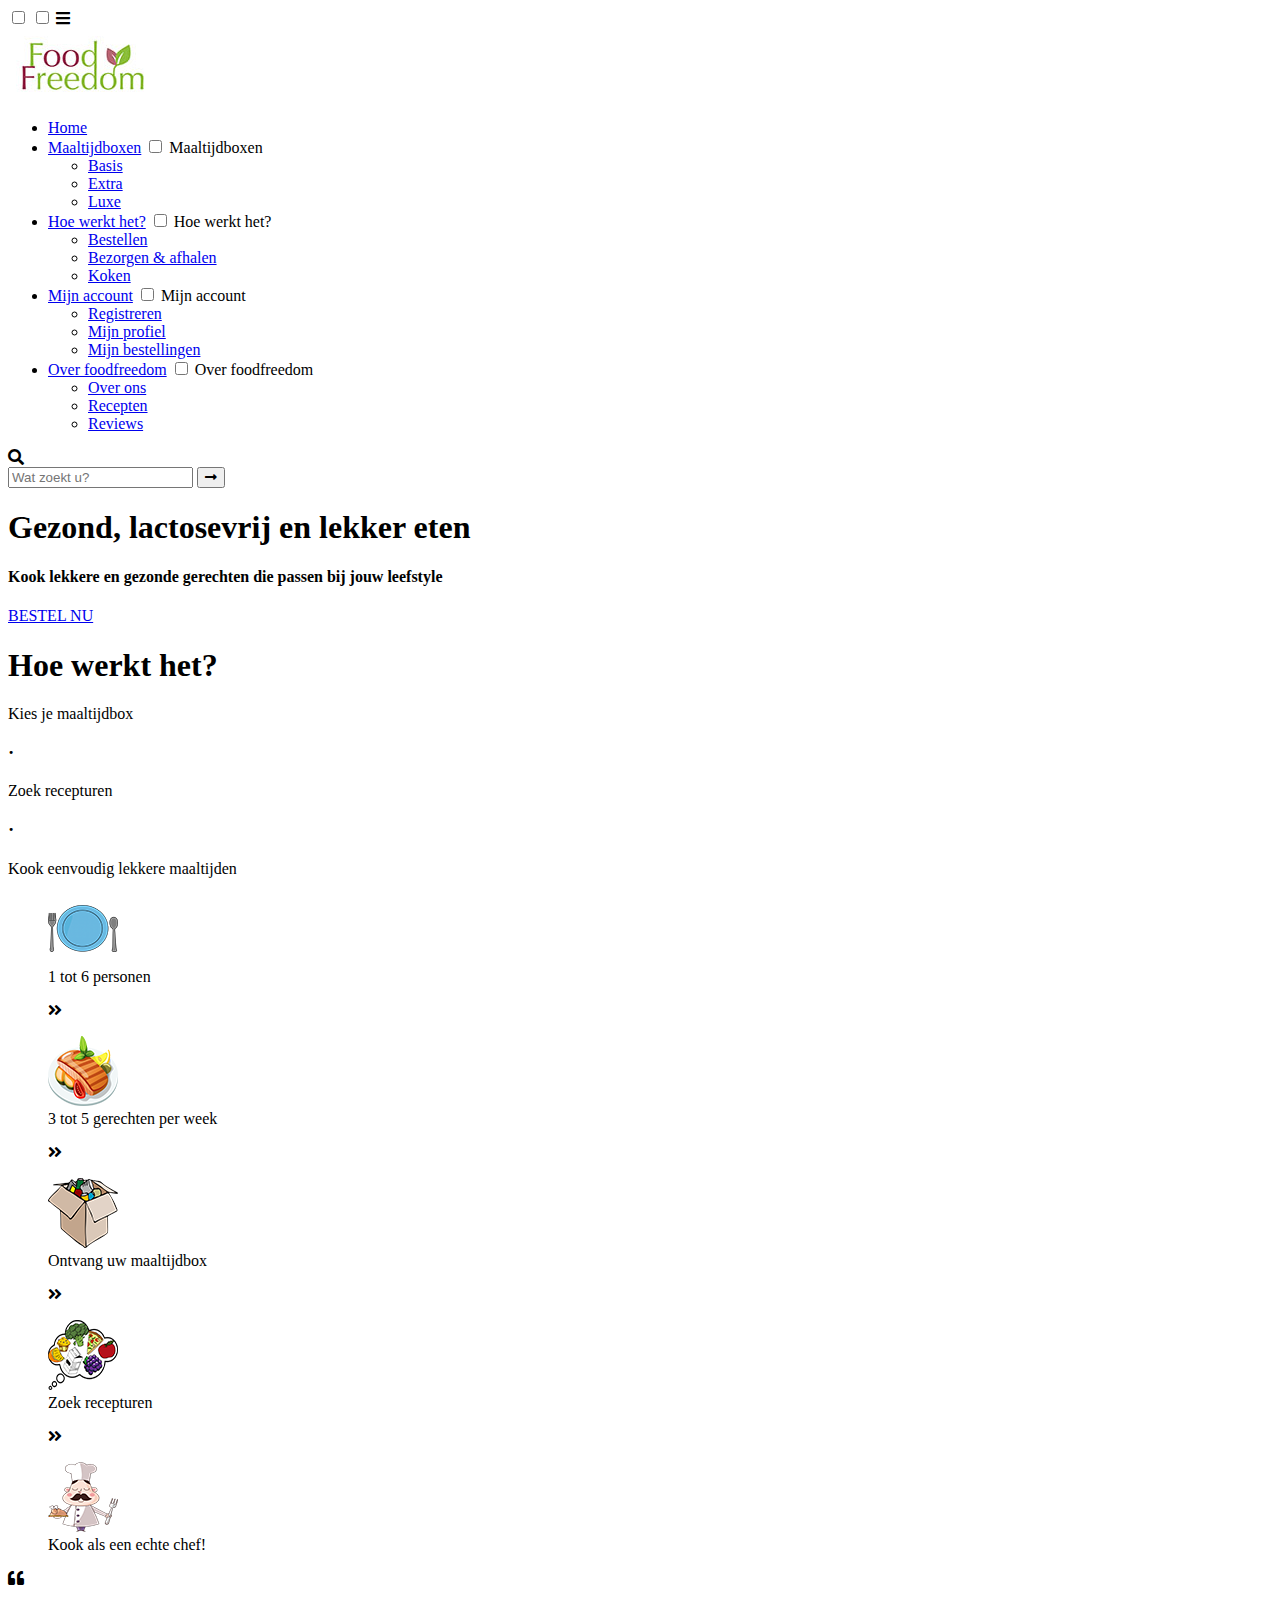
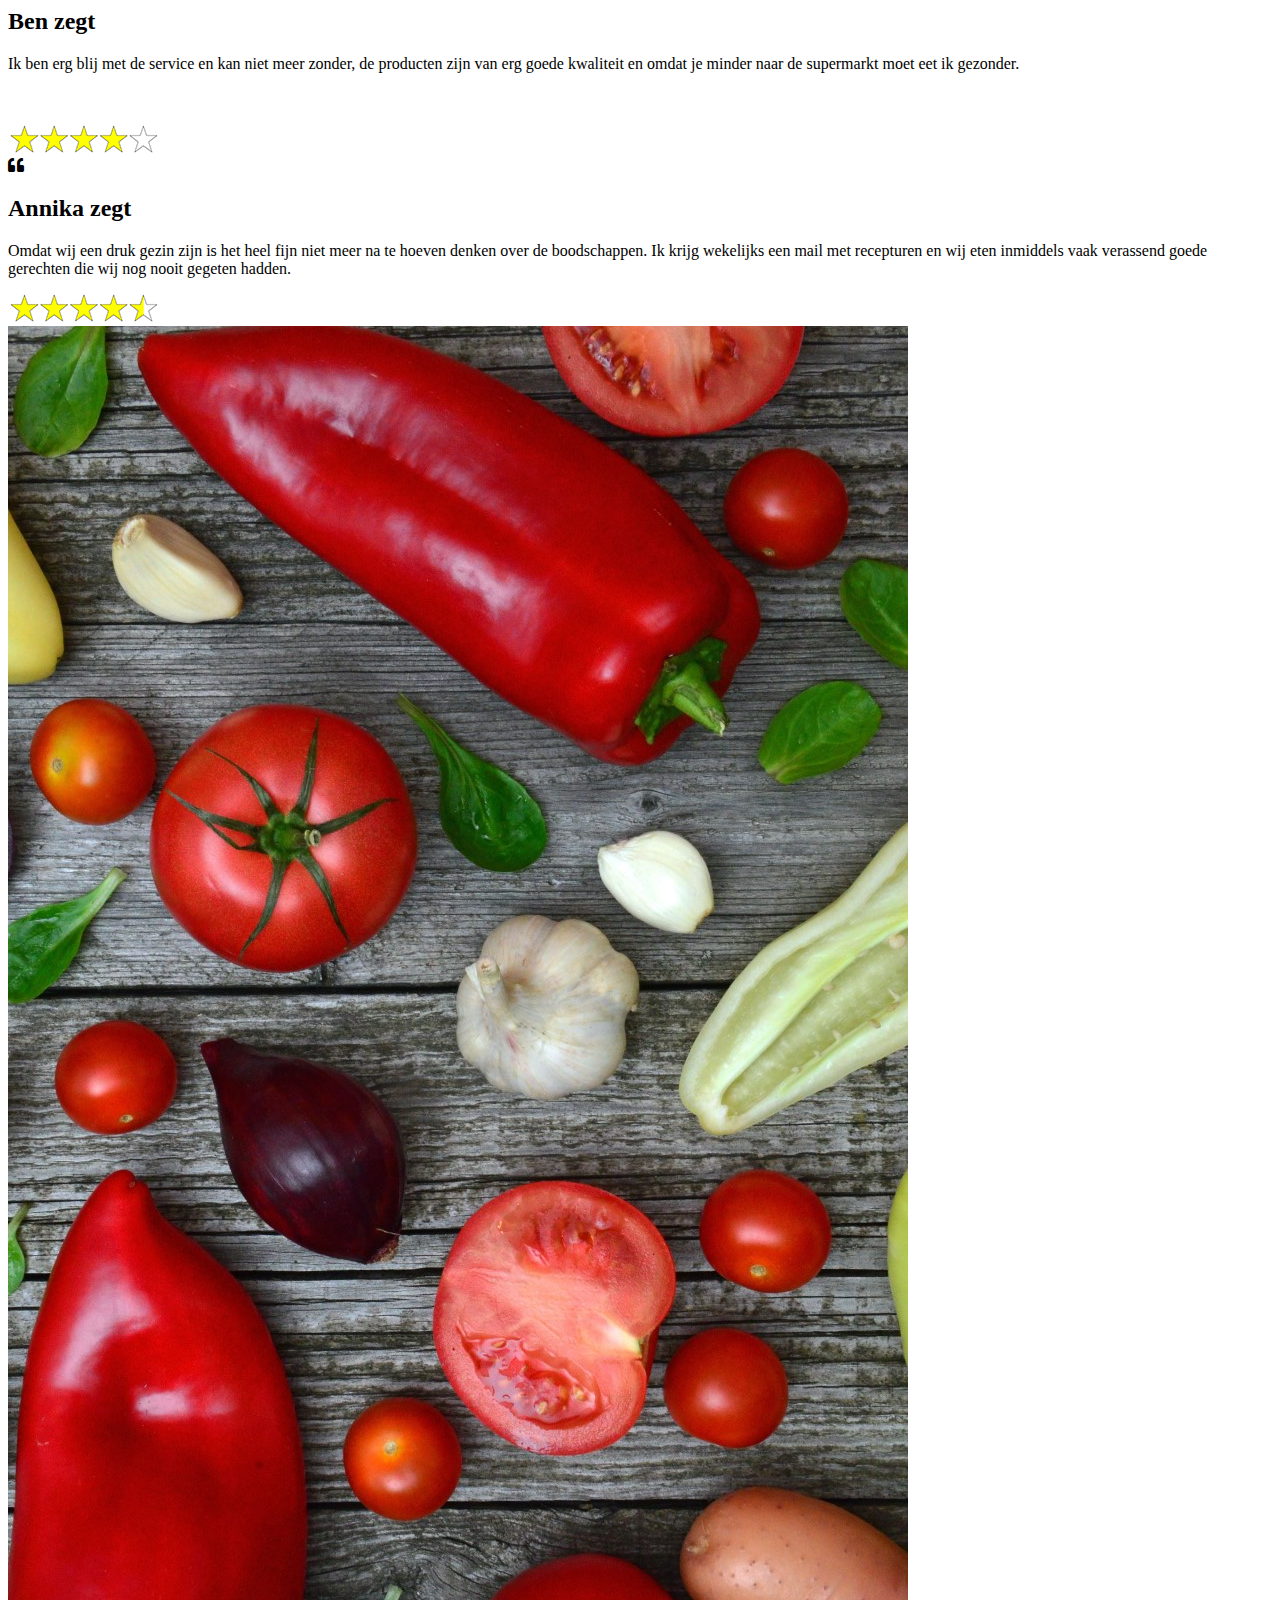
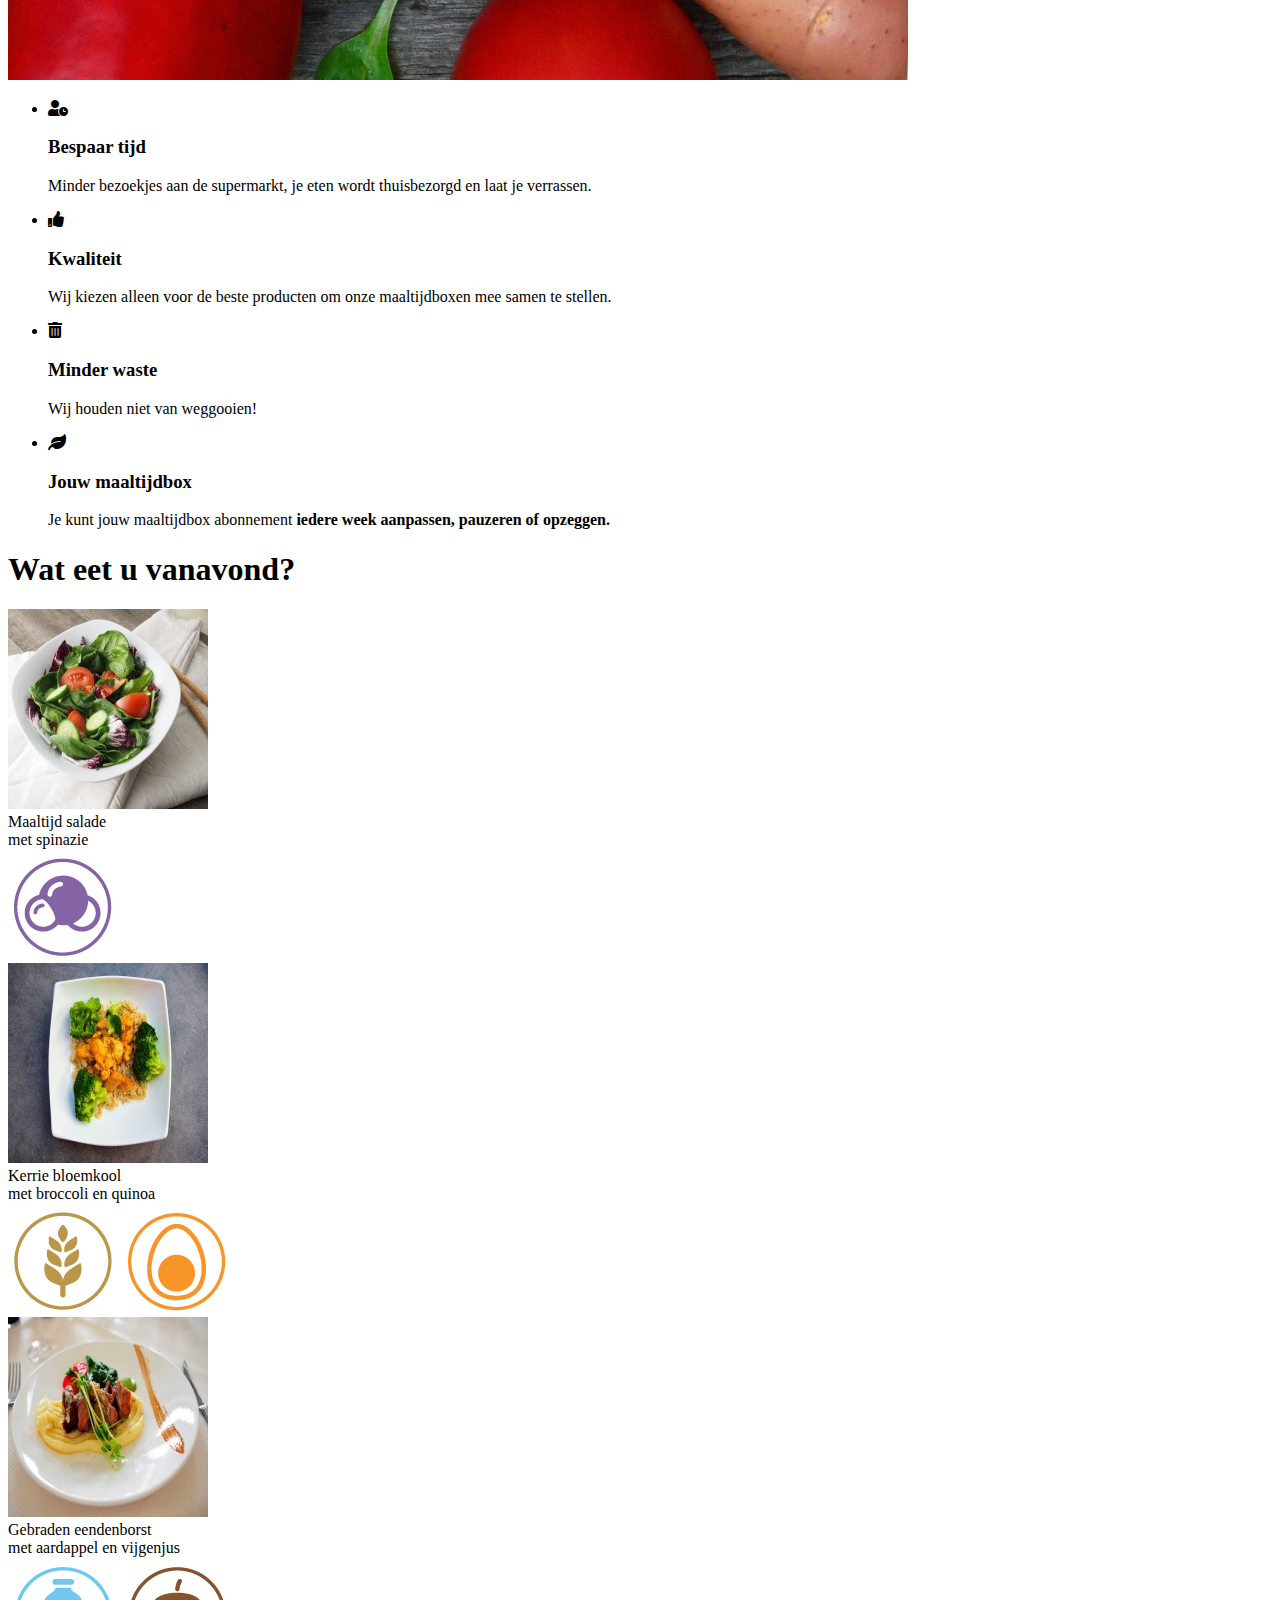
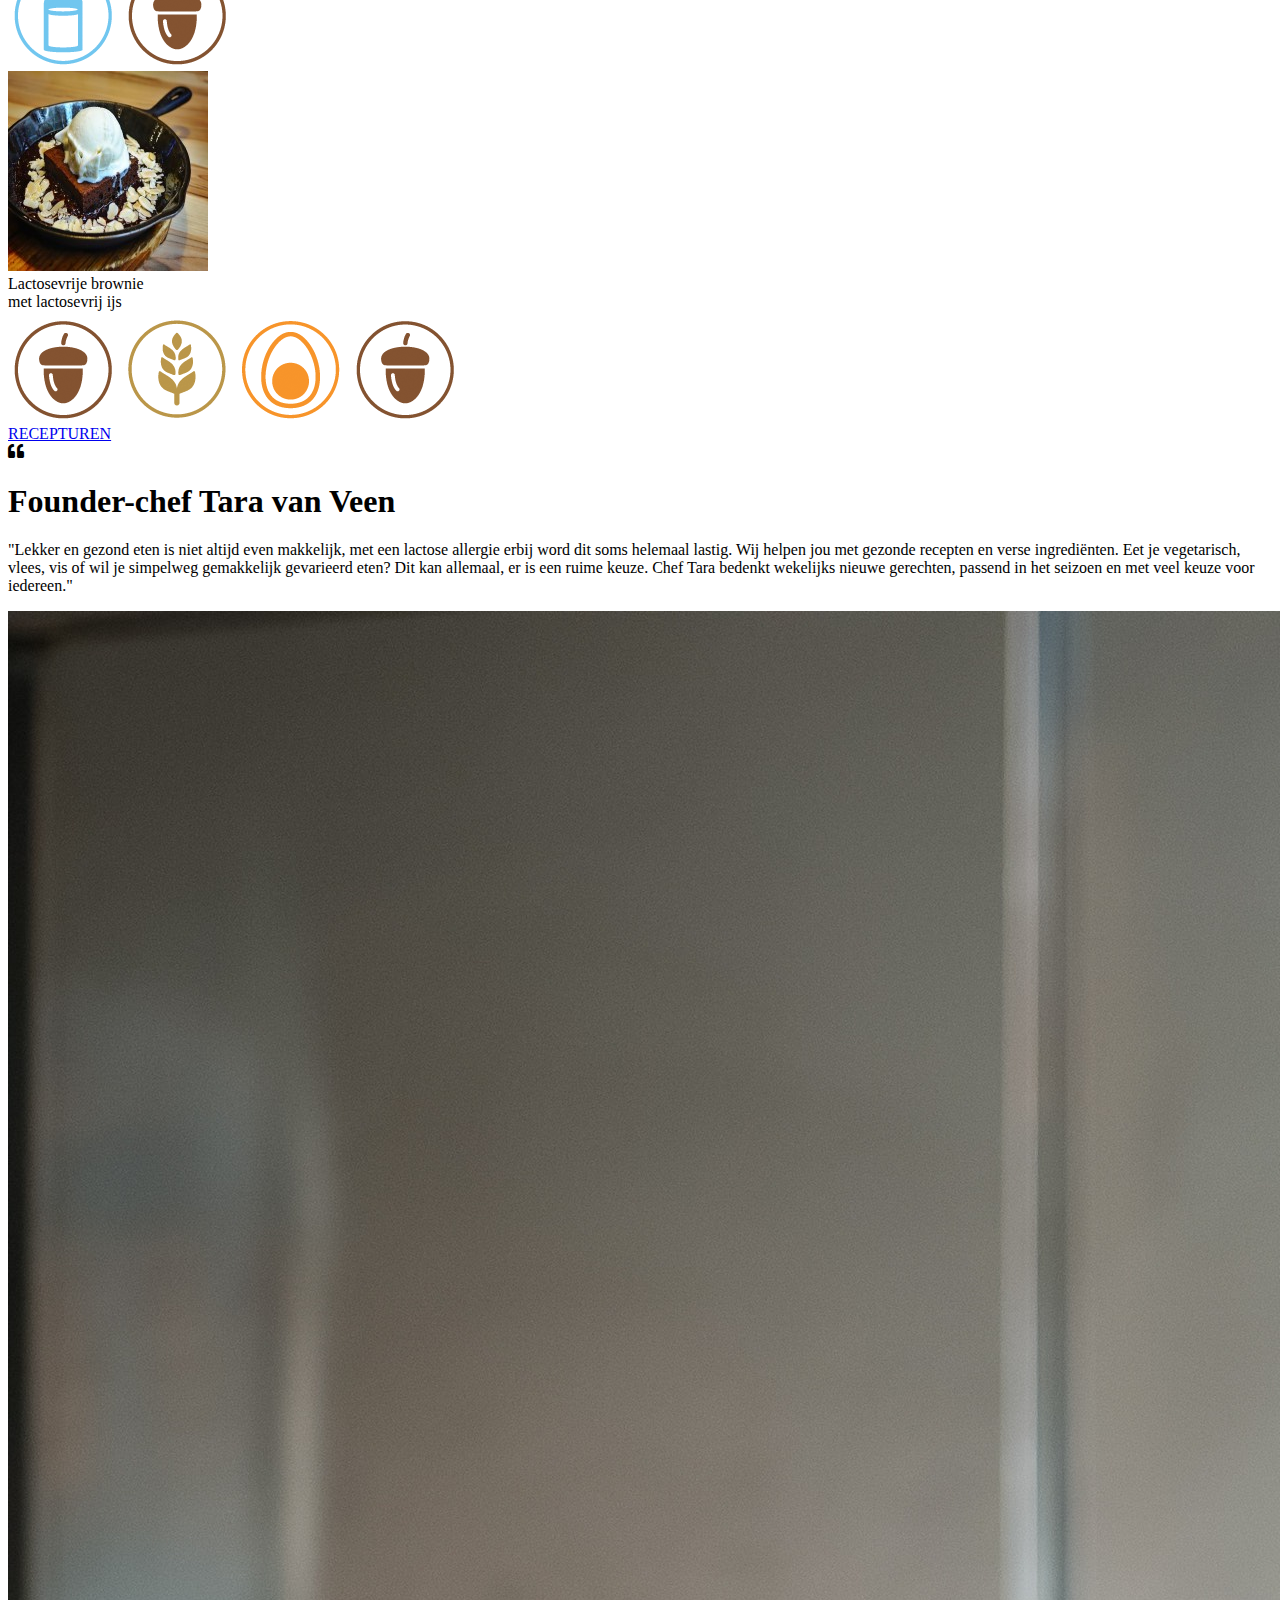
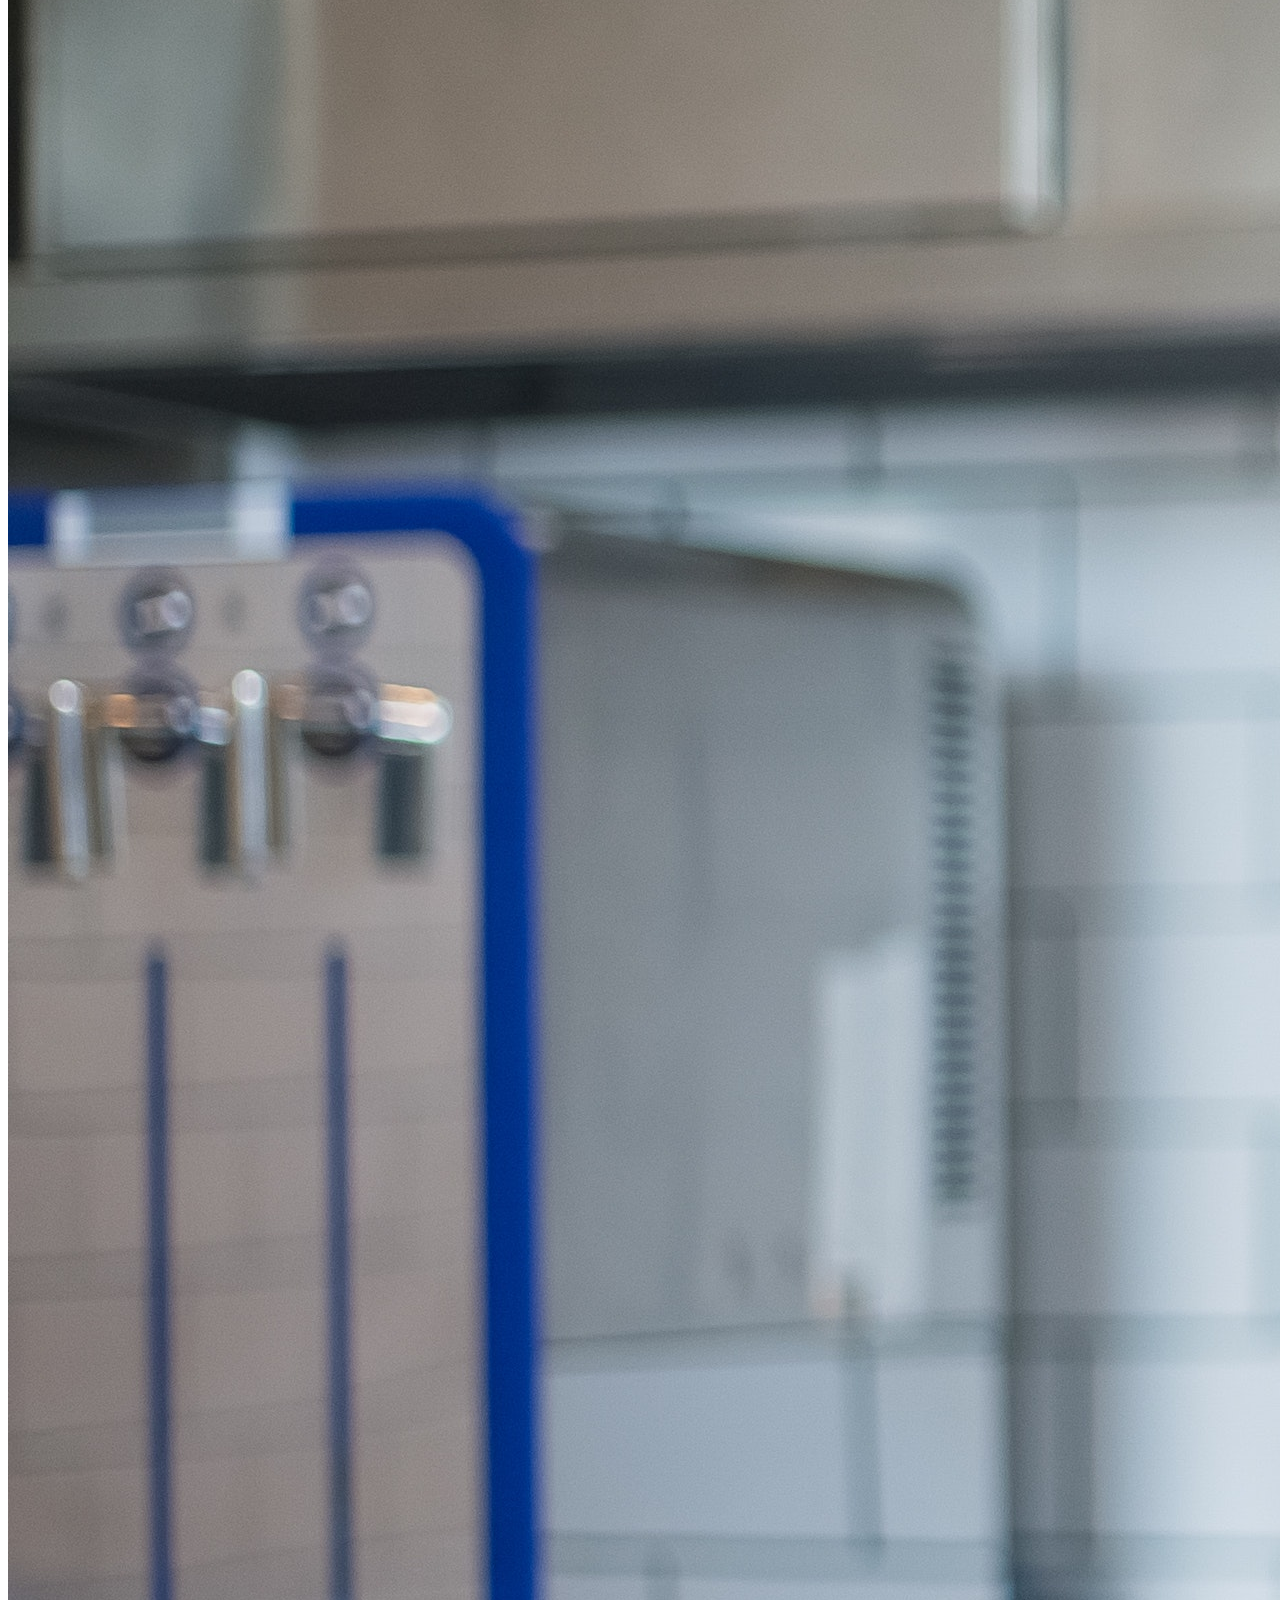
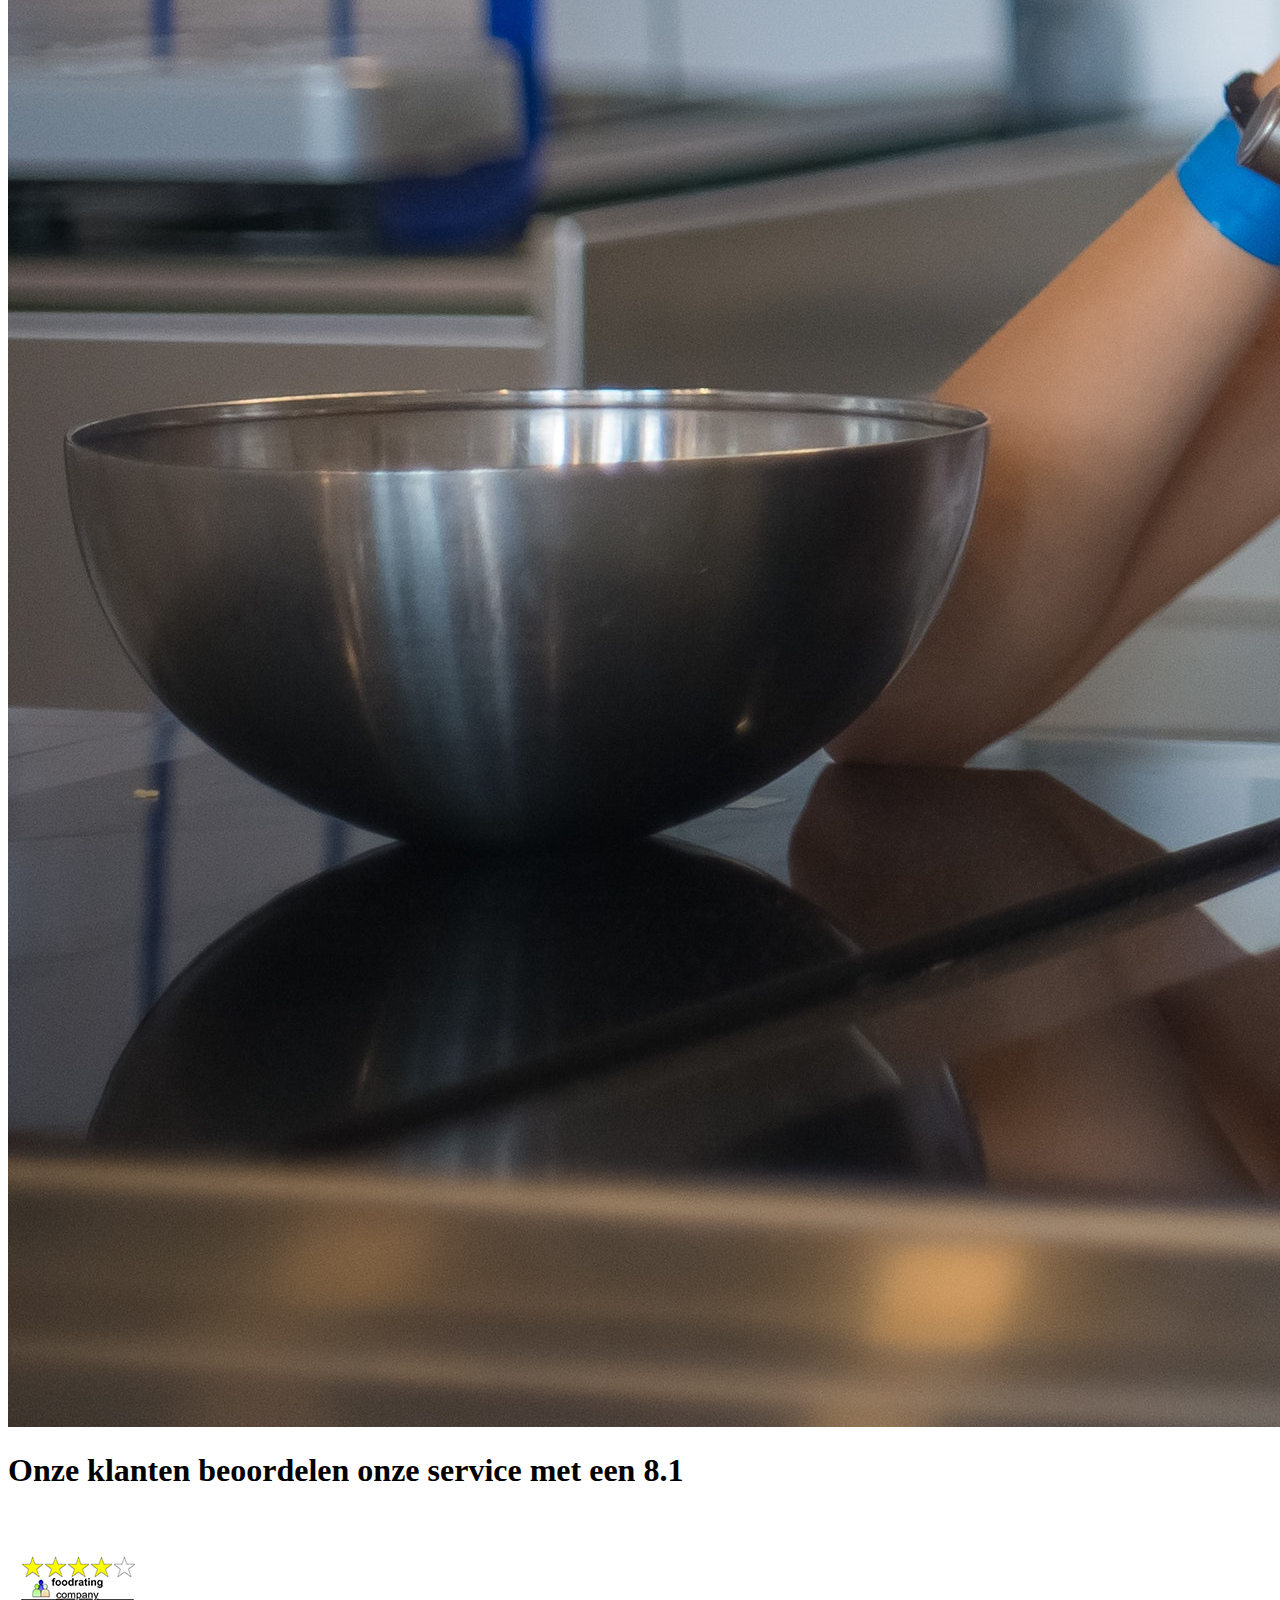
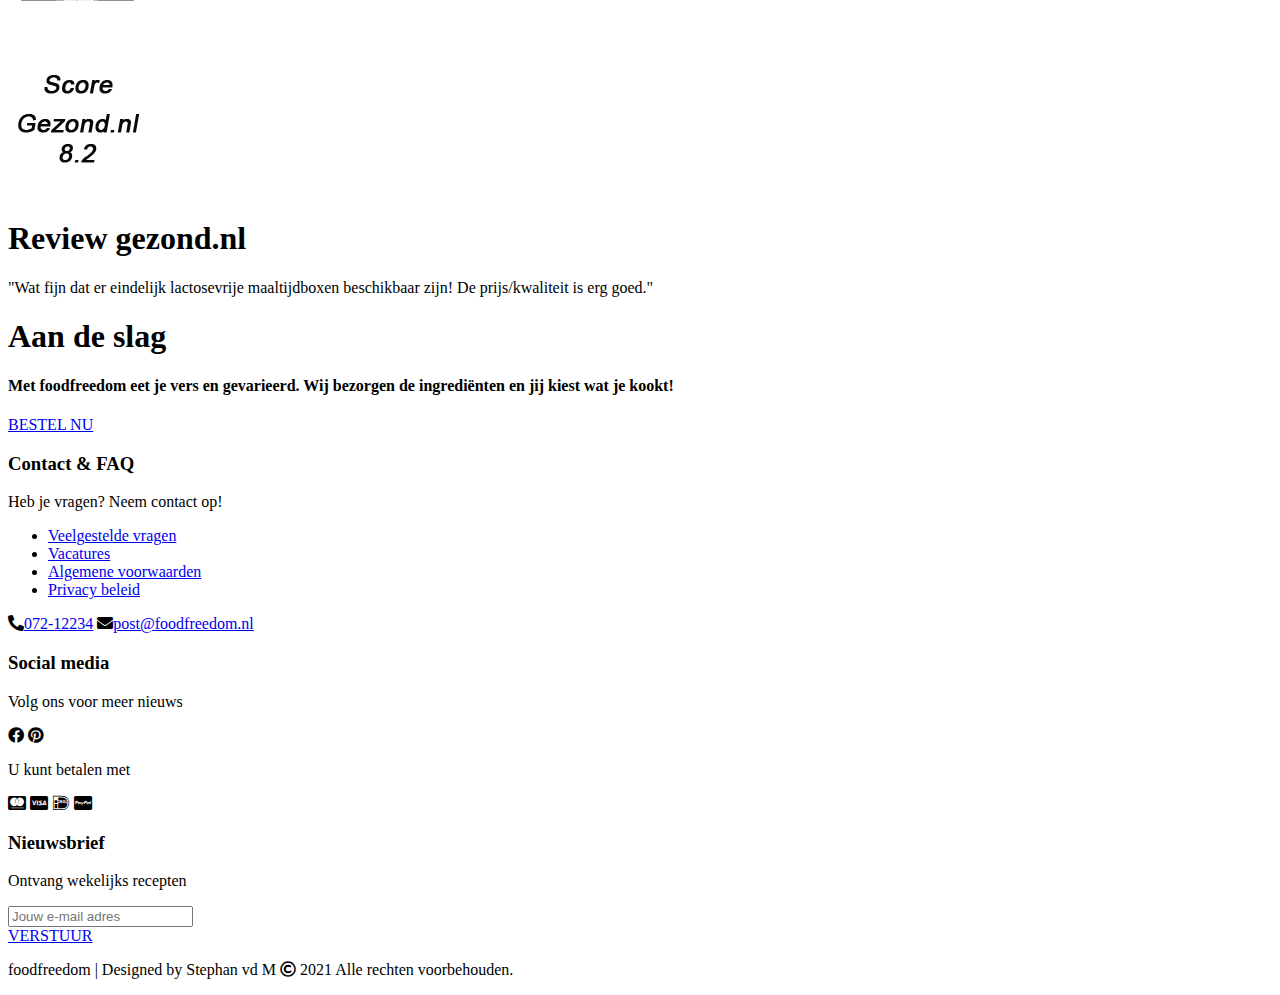
==== index.html @ 75048f7a "Fixes" ====
<!DOCTYPE html>
<html lang="nl">

<head>
  <meta charset="utf-8">
  <meta http-equiv="X-UA-Compatible" content="IE=edge">
  <meta name="viewport" content="width=device-width, initial-scale=1.0, user-scalable=1">

  <title>lactosevrije maaltijdboxen - foodfreedom</title>

  <link href="styles.css" rel="stylesheet" type="text/css">
  <!-- fonts -->
  <link rel="preconnect" href="https://fonts.googleapis.com">
  <link rel="preconnect" href="https://fonts.gstatic.com" crossorigin>
  <link rel="stylesheet"
    href="https://fonts.googleapis.com/css2?family=Righteous&family=Roboto:wght@300;400;500;900&display=swap">

  <!-- icons -->
  <link rel="stylesheet" href="https://use.fontawesome.com/releases/v5.15.3/css/all.css">

</head>


<body outlines="0">
  <header>
    <!-- nav -->
    <div class="wrapper-nav">
      <nav>
        <input type="checkbox" id="show-search">
        <input type="checkbox" id="show-menu">
        <label for="show-menu" class="menu-icon"><i class="fas fa-bars"></i></label>
        <div class="nav-content">
          <div id="logo"><a href="javascript:void(0)"><img src="images/logo-foodfreedom-01.jpg"
                alt="lactosevrije maaltijdboxen foodfreedom logo"></a>
          </div>

          <ul class="links">
            <li><a href="javascript:void(0)">Home</a></li>
            <li>
              <a href="javascript:void(0)" class="desktop-link">Maaltijdboxen</a>
              <input type="checkbox" id="show-maaltijdboxen">
              <label for="show-maaltijdboxen">Maaltijdboxen</label>
              <ul>
                <li><a href="javascript:void(0)">Basis</a></li>
                <li><a href="javascript:void(0)">Extra</a></li>
                <li><a href="javascript:void(0)">Luxe</a></li>
              </ul>
            </li>

            <li>
              <a href="javascript:void(0)" class="desktop-link">Hoe werkt het?</a>
              <input type="checkbox" id="show-hoewerkthet">
              <label for="show-hoewerkthet">Hoe werkt het?</label>
              <ul>
                <li><a href="javascript:void(0)">Bestellen</a></li>
                <li><a href="javascript:void(0)">Bezorgen & afhalen</a></li>
                <li><a href="javascript:void(0)">Koken</a></li>
              </ul>
            </li>

            <li>
              <a href="javascript:void(0)" class="desktop-link">Mijn account</a>
              <input type="checkbox" id="show-account">
              <label for="show-account">Mijn account</label>
              <ul>
                <li><a href="javascript:void(0)">Registreren</a></li>
                <li><a href="javascript:void(0)">Mijn profiel</a></li>
                <li><a href="javascript:void(0)">Mijn bestellingen</a></li>
              </ul>
            </li>

            <li>
              <a href="javascript:void(0)" class="desktop-link">Over foodfreedom</a>
              <input type="checkbox" id="show-over">
              <label for="show-over">Over foodfreedom</label>
              <ul>
                <li><a href="javascript:void(0)">Over ons</a></li>
                <li><a href="Over-foodfreedom/recepturen.html">Recepten</a></li>
                <li><a href="javascript:void(0)">Reviews</a></li>
              </ul>
            </li>

          </ul>
        </div>
        <label for="show-search" class="search-icon"><i class="fas fa-search"></i></label>
        <form action="javascript:void(0)" class="search-box">
          <input type="text" placeholder="Wat zoekt u?" required>
          <button type="submit" class="go-icon"><i class="fas fa-long-arrow-alt-right"></i></button>
        </form>
      </nav>
    </div>
    <!-- end nav -->
  </header>

  <!-- start content-->
  <section class="container-hero">
    <div class="ct-header">
      <h1>Gezond, lactosevrij en lekker eten</h1>
      <h4>Kook lekkere en gezonde gerechten die passen bij jouw leefstyle</h4>
    </div>

    <div class="ct-footer">
      <a href="javascript:void(0)" class="button action">BESTEL NU</a>
    </div>
  </section>

  <section class="container-info">
    <div class="ct-header">
      <h1>Hoe werkt het?</h1>
    </div>

    <div class="content">

      <div class="content-block text-list">
        <p>Kies je maaltijdbox</p>
        <h3>&middot;</h3>
        <p>Zoek recepturen</p>
        <h3>&middot;</h3>
        <p>Kook eenvoudig lekkere maaltijden</p>
      </div>

      <div class="content-block figures">
        <figure>
          <img src="images/food_icon_home_1.png" alt="Maaltijdboxen voor 1 tot 6 personen">
          <figcaption>1 tot 6 personen</figcaption>
        </figure>
        <figure>
          <i class="fas fa-angle-double-right"></i>
        </figure>
        <figure>
          <img src="images/food_icon_home_2.png" alt="3 tot 5 gerechten per week">
          <figcaption>3 tot 5 gerechten per week</figcaption>
        </figure>
        <figure>
          <i class="fas fa-angle-double-right"></i>
        </figure>
        <figure>
          <img src="images/food_icon_home_3.png" alt="Lactosevrije maaltijdboxen">
          <figcaption>Ontvang uw maaltijdbox</figcaption>
        </figure>
        <figure>
          <i class="fas fa-angle-double-right"></i>
        </figure>
        <figure class="fig-hide">
          <img src="images/food_icon_home_4.png" alt="Lactosevrije recepturen">
          <figcaption>Zoek recepturen</figcaption>
        </figure>
        <figure class="fig-hide">
          <i class="fas fa-angle-double-right"></i>
        </figure>
        <figure>
          <img src="images/food_icon_home_5.png" alt="Kook lekkere gerechten voor familie en vrienden">
          <figcaption>Kook als een echte chef!</figcaption>
        </figure>
      </div>

    </div>
  </section>

  <section class="container-klanten">
    <div class="content">

      <div class="content-block flex-column">
        <i class="fas fa-quote-left"></i>
        <h2 class="row-head">Ben zegt</h2>
        <p class="row-text">Ik ben erg blij met de service en kan niet meer zonder, de producten
          zijn van erg goede kwaliteit en omdat je minder naar de supermarkt moet eet ik gezonder.<br><br><br></p>
        <img class="row-img" src="images/4_star.png" alt="foodfreedom review 4 sterren">
      </div>

      <div class="content-block flex-column">
        <i class="fas fa-quote-left"></i>
        <h2 class="row-head">Annika zegt</h2>
        <p class="row-text">Omdat wij een druk gezin zijn is het heel fijn niet meer na te hoeven
          denken over de boodschappen. Ik krijg wekelijks een mail met recepturen en wij eten
          inmiddels vaak verassend goede gerechten die wij nog nooit gegeten hadden.</p>
        <img class="row-img" src="images/4.5_star.png" alt="foodfreedom review 4.5 sterren review">
      </div>

    </div>
  </section>

  <section class="container-list">
    <div class="content">

      <img class="content-img" src="images/img-list.jpg" alt="Maaltijdboxen met verse producten">

      <ul class="content-block list flex-column">
        <li>
          <i class="fas fa-user-clock"></i>
          <h3>Bespaar tijd</h3>
          <p>Minder bezoekjes aan de supermarkt, je eten wordt
            thuisbezorgd en laat je verrassen.</p>
        </li>
        <li>
          <i class="fas fa-thumbs-up"></i>
          <h3>Kwaliteit</h3>
          <p>Wij kiezen alleen voor de beste producten om onze
            maaltijdboxen mee samen te stellen.</p>
        </li>
        <li>
          <i class="fas fa-trash-alt"></i>
          <h3>Minder waste</h3>
          <p>Wij houden niet van weggooien!</p>
        </li>
        <li>
          <i class="fas fa-leaf"></i>
          <h3>Jouw maaltijdbox</h3>
          <p>Je kunt jouw maaltijdbox abonnement<strong>
              iedere week aanpassen, pauzeren of opzeggen.</strong></p>
        </li>
      </ul>

    </div>
  </section>

  <section class="container-recepten">
    <div class="ct-header">
      <h1>Wat eet u vanavond?</h1>
    </div>

    <div class="content">

      <div class="content-block">
        <div class="grid-item">      
            <a href="javascript:void(0)"><img class="row-img" src="images/recepten_3.jpg" alt="Lactosevrije maaltijd salade"></a>
            <div class="row-head">Maaltijd salade</div>
            <div class="row-text">met spinazie</div>
            <div class="allergenen-img">
            <span class="tooltip" data-tooltip="Bevat zwaveldioxide">
            <img src="images/allergenen/zwavel.png" alt="bevat waveldioxide"></span>
          </div>            
          </div>
      </div>
        




      <div class="content-block">
        <div class="grid-item">
          <a href="javascript:void(0)"><img class="row-img" src="images/recepten_2.jpg" alt="Lactosevrije kerrie bloemkool met quinoa"></a>
            <div class="row-head">Kerrie bloemkool</div>
            <div class="row-text">met broccoli en quinoa</div>
          <div class="allergenen-img">
            <span class="tooltip" data-tooltip="Bevat gluten">
              <img src="images/allergenen/gluten.png" alt="Bevat gluten">
            </span>
            <span class="tooltip" data-tooltip="Bevat ei">
              <img src="images/allergenen/ei.png" alt="Bevat ei">
            </span>
          </div>
        </div>
      </div>

      <div class="content-block">
        <div class="grid-item">
          <a href="javascript:void(0)"><img class="row-img" src="images/recepten_6.jpg" alt="Lactosevrije aardappel puree met eend"></a>
            <div class="row-head">Gebraden eendenborst</div>
            <div class="row-text">met aardappel en vijgenjus</div>
          <div class="allergenen-img">
            <span class="tooltip" data-tooltip="Bevat kleine hoeveelheid sporen van melk">
              <img src="images/allergenen/melk.png" alt="Bevat kleine hoeveelheid sporen van melk">
            </span>
            <span class="tooltip" data-tooltip="Bevat sporen van noten">
              <img src="images/allergenen/noten.png" alt="Bevat sporen van noten">
            </span>
          </div>
        </div>
      </div>

      <div class="content-block">
        <div class="grid-item">
          <a href="javascript:void(0)"><img class="row-img" src="images/recepten_1.jpg" alt="Lactosevrije brownie"></a>
            <div class="row-head">Lactosevrije brownie</div>
            <div class="row-text">met lactosevrij ijs</div>
          <div class="allergenen-img">
            <span class="tooltip" data-tooltip="Bevat sporen van noten">
              <img src="images/allergenen/noten.png" alt="Bevat sporen van noten">
            </span>
            <span class="tooltip" data-tooltip="Bevat gluten">
            <img src="images/allergenen/gluten.png" alt="Bevat gluten">
            </span>
            <span class="tooltip" data-tooltip="Bevat ei">
            <img src="images/allergenen/ei.png" alt="Bevat ei">
            </span>
            <span class="tooltip" data-tooltip="Bevat sporen van pinda">
            <img src="images/allergenen/noten.png" alt="Bevat sporen van pinda">
            </span>
          </div>
        </div>
      </div>

      </div>
    </div>

    <div class="ct-footer">
      <a href="javascript:void(0)" class="btn-sm action">RECEPTUREN</a>
    </div>
  </section>

  <section class="container-founder">
    <div class="content">

      <div class="content-block">
        <i class="fas fa-quote-left"></i>
        <h1 class="row-head">Founder-chef Tara van Veen</h1>
        <p class="row-text">"Lekker en gezond eten is niet altijd even makkelijk, met een lactose allergie
          erbij
          word dit soms
          helemaal lastig. Wij helpen jou met gezonde recepten en verse ingrediënten. Eet je vegetarisch,
          vlees,
          vis of wil je simpelweg gemakkelijk gevarieerd eten? Dit kan allemaal, er is een ruime keuze.
          Chef
          Tara bedenkt wekelijks nieuwe gerechten, passend in het seizoen en met veel keuze voor
          iedereen."
        </p>
      </div>

      <img class="content-img" src="images/foto-gezin.jpg" alt="foodfreedom eigenaar">

    </div>
  </section>

  <section class="container-review">
    <div class="content">

      <div class="content-block">
        <h1 class="row-head">Onze klanten beoordelen onze service met een 8.1</h1>
      </div>

      <div class="content-block">
        <img class="row-img action" shaded="anim" src="images/fake_rating.png" alt="foodfreedom review fake-rating">
      </div>

      <div class="content-block">
        <img class="row-img action" shaded="anim" src="images/gezond-nl.jpg" alt="Foodfreedom gezond.nl review 8.2">
      </div>

      <div class="content-block">
        <h1 class="row-head">Review gezond.nl</h1>
        <p class="row-text">"Wat fijn dat er eindelijk lactosevrije maaltijdboxen beschikbaar zijn! De prijs/kwaliteit
          is erg
          goed."</p>
      </div>
    </div>
  </section>

  <section class="container-bestel">
    <div class="ct-header">
      <h1>Aan de slag</h1>
      <h4>Met foodfreedom eet je vers en gevarieerd. Wij bezorgen de ingrediënten en jij kiest wat je
        kookt!
      </h4>
    </div>

    <div class="ct-footer">
      <a href="javascript:void(0)" class="button action">BESTEL NU</a>
    </div>
  </section>


  <!-- end content -->
  <footer>
    <div class="container-footer">
      <div class="content footer flex-row flex-nowrap">

        <div class="content-block left">
          <div class="ct-header">
            <h3>Contact &amp; FAQ</h3>
            <p>Heb je vragen? Neem contact op!</p>
          </div>
          <ul class="list">
            <li><a href="javascript:void(0)">Veelgestelde vragen</a></li>
            <li><a href="javascript:void(0)">Vacatures</a></li>
            <li><a href="javascript:void(0)">Algemene voorwaarden</a></li>
            <li><a href="javascript:void(0)">Privacy beleid</a></li>
          </ul>
          <div class="content-block flex-column">
            
          <span class="contact-us"><i class="action fas fa-phone-alt"></i><a href="tel:07212234">072-12234</a></span>
          
          <span class="contact-us"><i class="action fas fa-envelope"></i><a href="mailto:post@foodfreedom.nl?subject=Ik heb een vraag">post@foodfreedom.nl</a></span>

          </div>          
        </div>

        <div class="content-block center">
          <div class="ct-header">
            <h3>Social media</h3>
            <p>Volg ons voor meer nieuws</p>
          </div>
          <div class="content-block">
            <span class="social"><i class="action fab fa-facebook"></i><a href="javascript:void(0)"></a></span>
            <span class="social"><i class="action fab fa-pinterest"></i><a href="javascript:void(0)"></a></span>
          </div>
          <div class="content-block flex-column">
            <p class="payment">U kunt betalen met</p>
            <span class="payment-icons">
            <i class="fab fa-cc-mastercard"></i>
            <i class="fab fa-cc-visa"></i>
            <i class="fab fa-ideal"></i>
            <i class="fab fa-cc-paypal"></i></span>
          </div>
        </div>

        <div class="content-block right">
          <div class="ct-header">
            <h3>Nieuwsbrief</h3>
            <p>Ontvang wekelijks recepten</p>
          </div>
          <div class="content-block email">
            <div class="email-input"><input type="email" placeholder="Jouw e-mail adres" required></div>

            <div class="verstuur">
            <a href="javascript:void(0)" class="btn-sm action">VERSTUUR</a>
            </div>
          </div>
        </div>
      </div>

      <div class="content copyright">
      <div class="ct-footer credits"><p>foodfreedom | Designed by Stephan vd M <i class="far fa-copyright"></i> 2021 Alle rechten voorbehouden.</p></div>
      </div>
    </div>
  </footer>

</body>

</html>
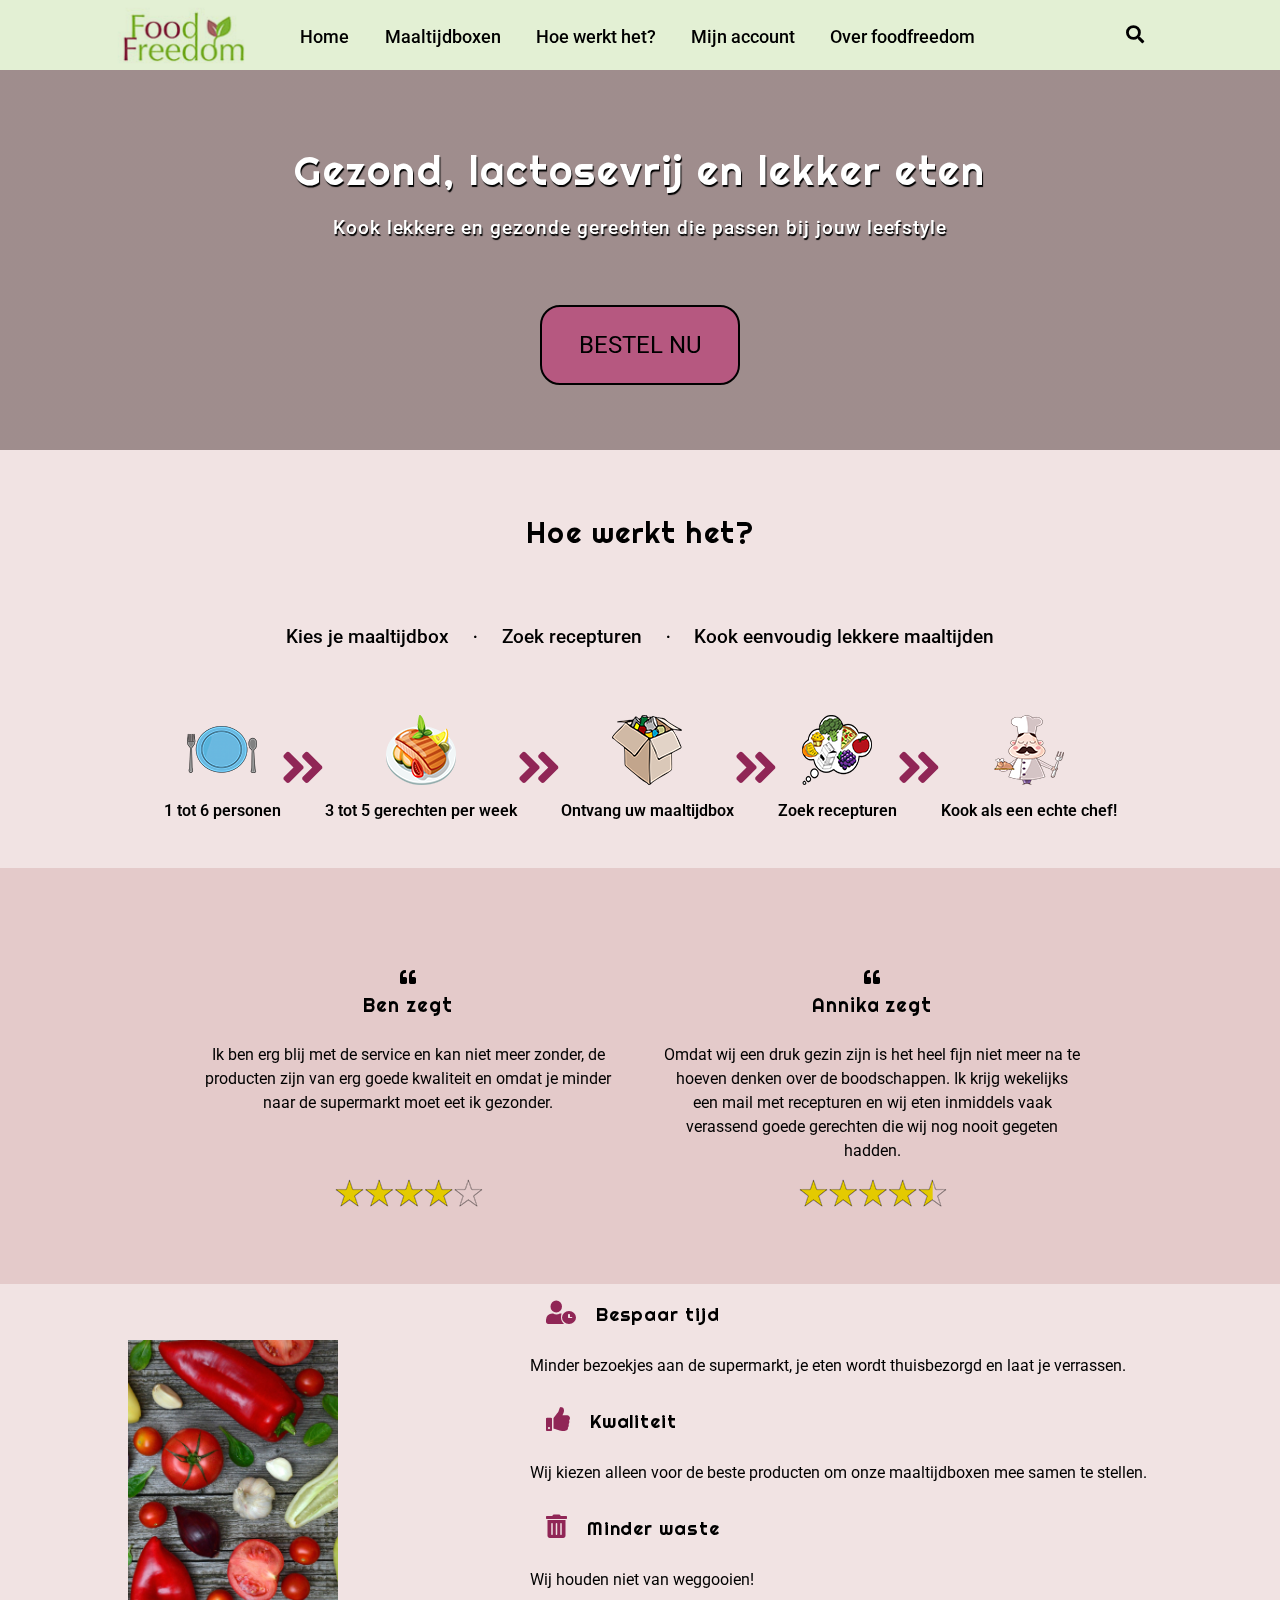
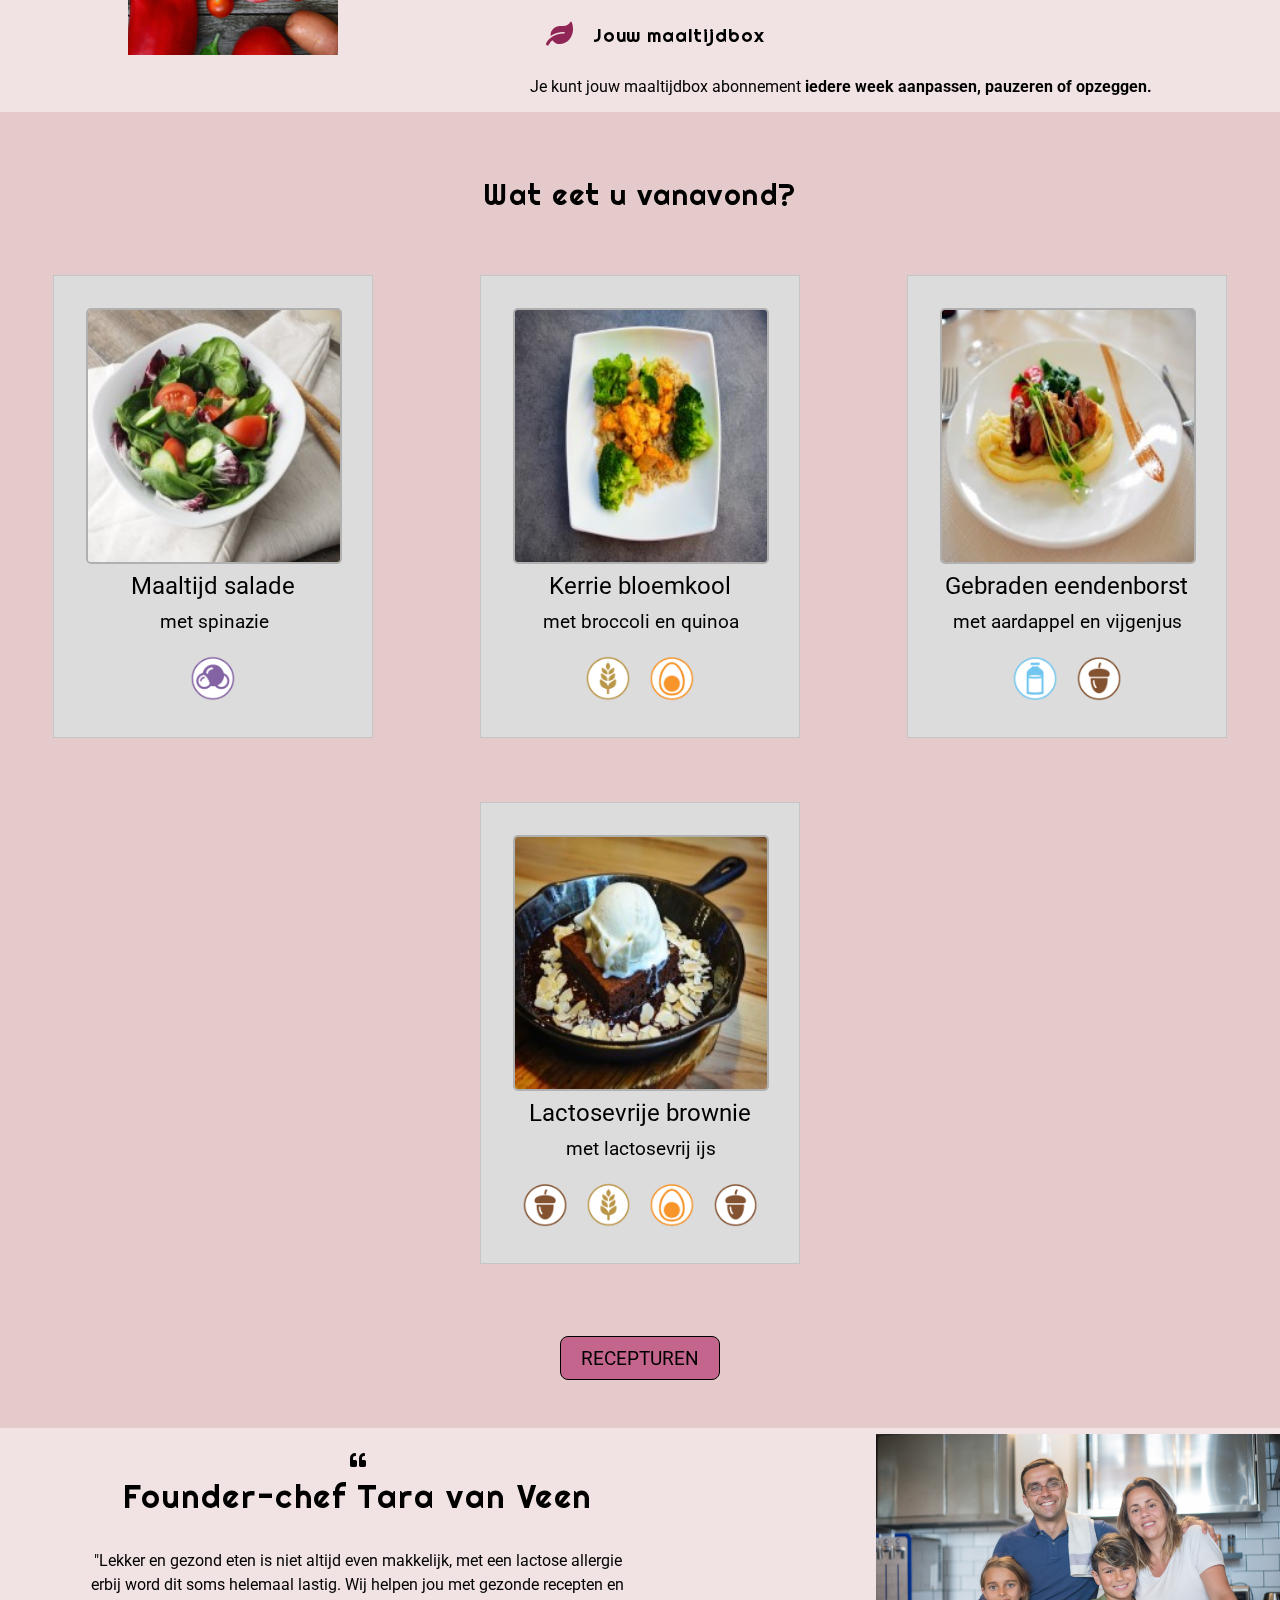
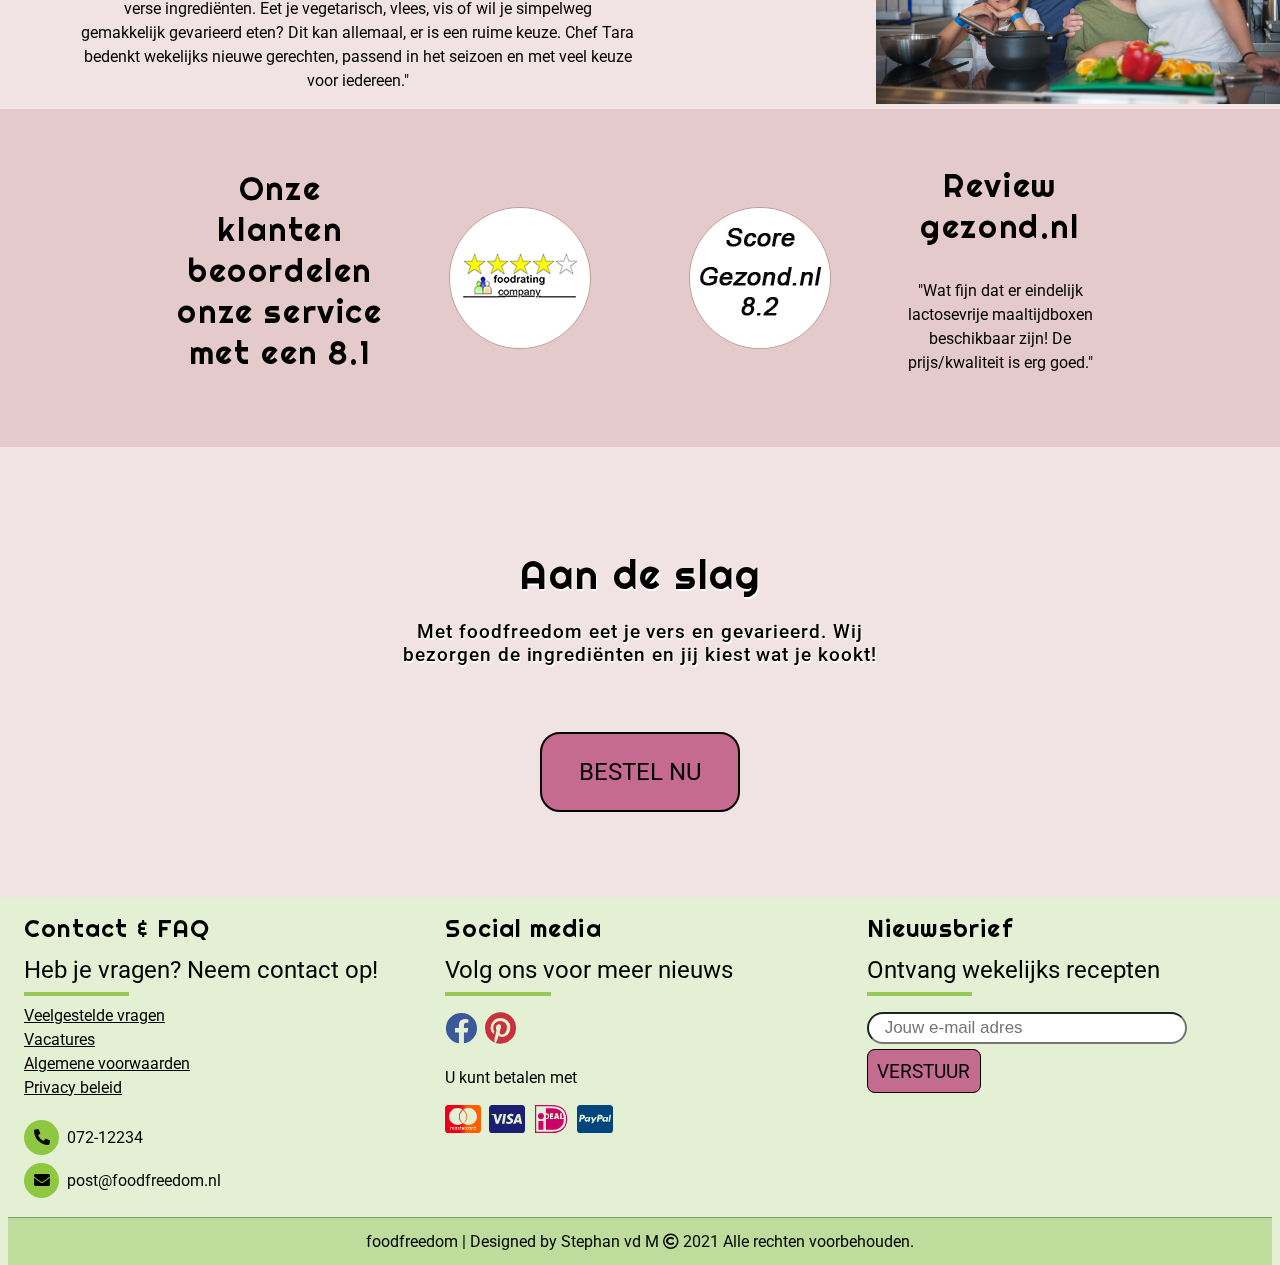
==== commit e627c4fa: "Update index.html" ====
--- a/index.html
+++ b/index.html
@@ -75,7 +75,7 @@
               <label for="show-over">Over foodfreedom</label>
               <ul>
                 <li><a href="javascript:void(0)">Over ons</a></li>
-                <li><a href="Over-foodfreedom/recepturen.html">Recepten</a></li>
+                <li><a href="Over-foodfreedom/recepten.html">Recepten</a></li>
                 <li><a href="javascript:void(0)">Reviews</a></li>
               </ul>
             </li>
--- a/styles.css
+++ b/styles.css
@@ -0,0 +1,1086 @@
+    /*****************/
+    /*  global rules */
+    /*****************/
+    html {
+        -webkit-box-sizing: border-box;
+        box-sizing: border-box
+      }
+  
+      *:before,
+      *:after,
+      * {
+        -webkit-box-sizing: inherit;
+        box-sizing: inherit
+      }
+  
+  
+      /* for debugging */
+      [outlines="1"] * {
+        outline: 1px dashed
+      }
+  
+      /**************************/
+      /* override html defaults */
+      /**************************/
+      html,
+      body {
+        max-width: 100%;
+      }
+  
+      body,
+      h1,
+      h2,
+      h3,
+      h4,
+      h5,
+      h6 {
+        width: 100%;
+        margin: 0
+      }
+  
+      ul,
+      li {
+        list-style-type: none;
+        padding: 0;
+        margin: 0
+      }
+  
+      a {
+        color: currentColor;
+        text-decoration: none
+      }
+  
+      img {
+        display: block;
+        width: 100%
+      }
+  
+      figure {
+        margin: 0
+      }
+  
+      body {
+        font-size: 1rem
+      }
+  
+      /*******************/
+      /* algemene regels */
+      /*******************/
+      [class^="container"],
+      [class^="content"],
+      .ct-header,
+      .ct-footer {
+        display: flex;
+        flex-flow: row wrap; 
+        width: 100%;
+        justify-content: center;
+        align-items: center;
+        align-content: center;
+        text-align: center;
+      }
+
+      .flex-row {
+        flex-direction: row
+      }
+  
+      .flex-column {
+        flex-direction: column
+      }
+  
+      .flex-row-reverse {
+        flex-direction: row-reverse
+      }
+  
+      .flex-column-reverse {
+        flex-direction: column-reverse
+      }
+  
+      .flex-wrap {
+        flex-wrap: wrap
+      }
+  
+      .flex-nowrap {
+        flex-wrap: nowrap
+      }
+  
+      .flex-wrap-reverse {
+        flex-wrap: wrap-reverse
+      }
+  
+      .flex-grow-0 {
+        flex-grow: 0
+      }
+  
+      .flex-grow-1 {
+        flex-grow: 1
+      }
+  
+      .flex-shrink-0 {
+        flex-shrink: 0
+      }
+  
+      .flex-shrink-1 {
+        flex-shrink: 1
+      }
+  
+      .flex-fill {
+        flex: 1 1 auto
+      }  
+      /********************/
+      /* custom variables */
+      /********************/
+      :root {
+        /* some default ribbon colors */
+        --bg-ribbon-color: Gainsboro;
+      }
+  
+      /*************************************/
+      /* uitzonderingen op algemene regels */
+      /*************************************/
+      /*
+      styling algemeen
+      ----------------
+  
+      Alleen algemene thematische eye-candy die voor
+      alle pagina's en alle thema's gelden. 
+  
+      VOORNAMELIJK alles wat met breedte/hoogte/padding/margin te maken heeft.
+      Misschien wat standaard kleuren of instelling met custom variables die
+      altijd gelden.
+  */
+      /********************/
+      /* styling algemeen */
+      /********************/
+      section:nth-of-type(even) {
+        background-color: var(--even-bg-color)
+      }
+  
+      section:nth-of-type(odd) {
+        background-color: var(--odd-bg-color)
+      }
+  
+      h1,
+      h2,
+      h3,
+      h4,
+      h5,
+      h6 {
+        padding-bottom: 0.5em
+      }
+  
+      .ct-header {
+        padding: 1rem
+      }
+      .ct-header h1 { font-size: 1.8rem; }
+  
+      .ct-footer {
+        padding: 2.5rem 0 0 0
+      }
+  
+      .button {
+        width: 8.3em;
+        padding: 1em;
+        cursor: pointer;
+        text-align: center;
+      }
+      .btn-sm {
+        width: 8.3em;
+        padding: .5em;
+        cursor: pointer;
+        text-align: center;
+      }
+      /* navigation */
+      .wrapper-nav {
+        position: fixed;
+        width: 100%;
+        z-index: 99;
+      }
+  
+      .wrapper-nav nav {
+        position: relative;
+        display: flex;
+        max-width: calc(100% - 12.5rem);
+        margin: 0 auto;
+        height: 4.375rem;
+        align-items: center;
+        justify-content: space-between;
+      }
+  
+      nav .nav-content {
+        display: flex;
+        align-items: center;
+      }
+  
+      nav .nav-content .links {
+        padding-left: 5rem;
+        display: flex;
+      }
+   
+      .nav-content .links li a,
+      .nav-content .links li label {
+        padding: 0.56rem 1.1rem;
+      }
+  
+      .nav-content .links li label {
+        display: none;
+      }
+    
+      .wrapper-nav .search-icon,
+      .wrapper-nav .menu-icon {
+        width: 4.375rem;
+      }
+  
+      .wrapper-nav .menu-icon {
+        display: none;
+      }
+      /* drop down menu */
+      .nav-content .links ul {
+        position: absolute;
+        background: #E3F0D4;
+        top: 5rem;
+        opacity: 0;
+        visibility: hidden;
+      }
+  
+      .nav-content .links li:hover>ul {
+        top: 4.375rem;
+        opacity: 1;
+        visibility: visible;
+        transition: all 0.3s ease;
+      }
+  
+      .nav-content .links ul li a {
+        display: block;
+        width: 100%;
+        min-width: 6rem;
+        line-height: 1.875rem;
+        border-radius: 0px;
+      }
+  
+      .nav-content .links ul li {
+        position: relative;
+      }
+  
+      .nav-content .links ul li:hover ul {
+        top: 0;
+      }
+      /* end navigation */
+
+      .text-list>* {
+        width: auto;
+        padding: 1.5rem;
+      }
+  
+      [class^="container"] {
+        padding: 3rem 0
+      }
+
+      .content-block figure {
+        padding-top: 1.5rem
+      }
+  
+      .content-block img {
+        max-width: 4.375rem;
+        margin: 0 auto
+      }
+  
+      .fa-quote-left {
+        padding: 1.5rem 0 0.5rem 0;
+      }
+  
+      .container-list .list i {
+        padding: 1rem 1rem;
+      }
+  
+      /* hero */
+      .container-hero {
+        min-height: 50vh
+      }
+  
+      .container-hero .ct-header {
+        padding-top: 5rem;
+      }
+      .container-review .content-block .row-img {
+        min-width: 8.875rem;
+      }
+  
+      .container-review .content-block {
+        width: auto;
+        flex-basis: 15rem;
+        padding: 0.5rem 1rem;
+      }
+  
+      /* klanten */
+      .container-klanten .content { display: flex; gap: 1rem; flex-wrap: wrap; justify-content: center; }
+      .container-klanten .content-block { max-width: 28rem; padding: 1rem; display: grid; justify-items: center; min-height: 20rem;}
+      .container-klanten .row-img { align-self: end; min-width: 9.375rem; mix-blend-mode: multiply;}
+
+      /* list */
+      .container-list {
+        padding: 0;
+        height: auto;
+      }
+  
+      .container-list .list {
+        text-align: left;
+        display: block;
+        padding-left: 15vw;
+      }
+  
+      .container-list .content-img {
+        max-height: 35vh;
+        width: auto;
+      }
+  
+      .container-list .content-block {
+        flex: 1;
+        min-width: 12rem;
+        max-width: max-content;
+      }
+  
+      .container-list .list i,
+      .container-list .list h3,
+      .container-list .list p,
+      .container-list .list li {
+        max-width: max-content;
+      }
+  
+      .container-list .list i,
+      .container-list .list h3 {
+        display: inline-block;
+      }
+  
+      /* recepten */
+      .container-recepten .content .content-block { flex:1; justify-content: space-around; padding: 2rem 1rem;}
+      .container-recepten .grid-item { max-width: 20rem; padding: 2rem;  }
+      .container-recepten .row-img { min-width: 16rem; margin: 0 auto; }
+      .container-recepten .row-head { padding: 0.5rem 0; }
+      .container-recepten .row-text { padding-bottom: 1rem; width: 16rem; }
+      .container-recepten .allergenen-img { display:inline-flex; }
+      .container-recepten .allergenen-img .tooltip { padding: 0 .5rem; }
+   
+  
+  
+  
+      /* founder */
+      .container-founder {
+        padding: 0;
+        height: auto;
+      }
+  
+      .container-founder .content-img {
+        max-height: 30vh;
+        width: auto;
+      }
+  
+      .container-founder .content-block {
+        flex: 1;
+        min-width: 12rem;
+        max-width: 55rem;
+        padding: 0 15rem 0 5rem;
+      }
+  
+      /* bestel */
+      .container-bestel {
+        min-height: 50vh;
+      }
+  
+      .container-bestel .ct-header {
+        max-width: 40vw;
+      }
+  
+      /* footer */
+      /* footer height */
+  
+      .container-footer { padding: 0 .5rem; }
+    
+      /* content to the left */
+      .container-footer span,
+      .container-footer .content-block, 
+      .container-footer .content-block .ct-header,
+      .container-footer .content-block .ct-text,
+      .container-footer .content-block .ct-footer * { display: flex; justify-content: flex-start; text-align: left; align-content: flex-start; }
+  
+      /* fix default margin and add padding */
+      .container-footer .list,
+      .container-footer span,
+      .container-footer .content-block .content-block p,
+      .container-footer .content-block .content-block { margin: 0; padding: .5rem 1rem; }
+  
+      .container-footer .ct-header { position: relative; padding: 1rem 1rem 0rem 1rem; }
+      .container-footer .ct-header p {padding-bottom: .7rem; margin: 0; }
+  
+      /* all items to the left  */
+      .container-footer .content-block .content-block .contact-us,
+      .container-footer .content-block .payment-icons
+      { width: 50%; text-align: left; padding: .25rem 0; }
+      .container-footer .content-block .content-block p { width: 50%; padding-left:0;}
+  
+      /* reduce padding header */
+      .container-footer .ct-header { padding: 1rem 1rem 0rem 1rem; }
+    
+      /* email */
+      .container-footer .content-block .email { flex-direction: column; padding: 1rem;}
+      .container-footer .content-block .verstuur { align-content: flex-start; width: 100%; }
+      .container-footer .content-block .email-input { padding-bottom: 1rem; width: 100%; }
+  
+      /* credits */
+      .container-footer .credits { padding: 0; max-height: 3rem; border-top: 1px solid rgba(0, 0, 0, 0.3);}
+      .container-footer .credits p { padding: 0 10vw; }
+  
+      /* icoontjes */
+      .contact-us i { padding: .6rem; }
+      .contact-us a {padding: .5rem; }
+      
+      .container-footer .content-block .content-block span { padding: 0.5rem .5rem 0 0; }
+      .payment-icons i { padding-right: .5rem ;}
+  
+      /* fixed height footer */
+      .container-footer .left,
+      .container-footer .center,
+      .container-footer .right { min-height: 20rem;}
+  
+      /*
+      styling specifiek
+      -----------------
+  
+      Hieronder alleen kleuren, font settings, achtergronden
+      en alles wat met specifieke thematische eye-candy te maken heeft. 
+  
+      NIKS wat met breedte/hoogte/padding/margin te maken heeft. 
+  
+      Reden: de inhoud van de onderstaande rules moet uitwisselbaar zijn
+             zonder dat de responsiveness en de algemene structuur
+             van je pagina veranderd. Op deze wijze kun je eenvoudig
+             verschillende thema's invoeren.
+  
+      Uiteindelijk eventueel naar 'styles.css' verplaatsen 
+  */
+      /*********************/
+      /* styling specifiek */
+      /*********************/
+      /********************/
+      /* custom variables */
+      /********************/
+      :root {
+        --green: rgb(142, 200, 64);
+        --purple: rgb(144, 38, 86);
+  
+        --odd-bg-color: hsla(0, 32.5%, 84.3%, 1);
+        --even-bg-color: hsla(0, 33.3%, 91.8%, 1);
+      }
+  
+      body {
+        font-family: 'Roboto'
+      }
+  
+      h1,
+      h2,
+      h3,
+      h4,
+      h5,
+      h6 {
+        font-family: 'Righteous';
+        letter-spacing: 0.05em;
+        font-weight: 500;
+      }
+  
+      .ct-header {
+        font-size: 1.5rem
+      }
+  
+      .row-text {
+        line-height: 1.5em;
+      }
+    
+      .button {
+        font-size: 1.5em;
+        background-color: rgba(187, 75, 125, 0.8);
+        color: black;
+        border: 2px solid black;
+        border-radius: 1.25rem;
+      }
+      .btn-sm {
+        font-size: 1.2em;
+        background-color: rgba(187, 75, 125, 0.8);
+        color: Black;
+        border: 1px solid black;
+        border-radius: .5rem;
+      }
+  
+      .button:hover {
+        background-color: #902656;
+      }
+      .btn-sm:hover {
+        background-color: #902656;
+      }
+      /* navigation */
+
+      .wrapper-nav { 
+      background: #E3F0D4; 
+      }
+      #logo {
+        mix-blend-mode: multiply;
+        z-index: 100;
+      }
+  
+      #logo img {
+        max-height: 4.375rem;
+      }
+  
+      .nav-content {
+        font-size: 1.875rem;
+        font-weight: 600;
+      }
+  
+      .nav-content .links li {
+        list-style: none;
+        line-height: 5.625rem;
+      }
+      .nav-content .links li a,
+      .nav-content .links li label {
+        color: black;
+        font-size: 18px;
+        font-weight: 500;
+        border-radius: 5px;
+        transition: all 0.3s ease;
+      }
+      .nav-content .links li a:hover,
+      .nav-content .links li label:hover {
+        background: #902656;
+      }
+      .wrapper-nav .search-icon,
+      .wrapper-nav .menu-icon {
+        font-size: 1.125rem;
+        cursor: pointer;
+        line-height: 4.375rem;
+        text-align: center;
+      }
+      .wrapper-nav #show-search:checked~.search-icon i::before {
+        content: "\f00d";
+      }
+      .wrapper-nav #show-search:checked~.search-box {
+        opacity: 1;
+        pointer-events: auto;
+      }
+      .search-box {
+        z-index: 110;
+      }
+      .search-box input {
+        width: 100%;
+        height: 100%;
+        border: none;
+        outline: none;
+        font-size: 1.06rem;
+        color: black;
+        background: #E3F0D4;
+        padding: 0 6.25rem 0 0.93rem;
+      }
+  
+      .search-box input::placeholder {
+        opacity: 0.8;
+        color: black;
+      }
+      .search-box .go-icon {
+        position: absolute;
+        right: 0.625rem;
+        top: 50%;
+        transform: translateY(-50%);
+        line-height: 3.75rem;
+        width: 4.375rem;
+        background: #E3F0D4;
+        border: none;
+        outline: none;
+        color: black;
+        font-size: 1.25rem;
+        cursor: pointer;
+      }
+      .wrapper-nav .search-box {
+        position: absolute;
+        height: 100%;
+        max-width: calc(100% - 50px);
+        width: 100%;
+        opacity: 0;
+        pointer-events: none;
+        transition: all 0.3s ease;
+      }  
+  
+      .wrapper-nav input[type="checkbox"] {
+        display: none;
+      }
+
+      /* buttons */ 
+      .action {
+        box-shadow: 0px 2px 1px -1px rgba(0, 0, 0, .2),
+          0px 1px 1px 0px rgba(0, 0, 0, .14) 0px 1px 3px 0px rgba(0, 0, 0, .12);
+      }
+  
+      .action:hover {
+        transform: scale(1.02);
+        box-shadow: 0px 3px 3px -2px rgba(0, 0, 0, .20),
+          0px 3px 4px 0px rgba(0, 0, 0, .14),
+          0px 1px 8px 0px rgba(0, 0, 0, .12);
+      }
+  
+      .action:active {
+        transform: scale(1);
+        transition: all 0s ease-in-out;
+      }
+        /* tooltips */
+      .tooltip { position: relative; cursor: pointer; display: inline-flex;}
+      .tooltip::before{
+        content: attr(data-tooltip);
+        position: absolute;
+        bottom: 100%;
+        left: 50%;
+        transform: translateX(-50%) scale(0);
+        background-color: black;
+        color:white;
+        padding: .25em .5em;
+        white-space: nowrap;
+        font-size: .9em;
+    }
+  
+      .tooltip > * { pointer-events: none; }
+      .tooltip:focus::before,
+      .tooltip:hover::before{
+        animation: tooltipAnim 3s ease;
+    }
+  
+        @keyframes tooltipAnim{
+        0% { transform: translateX(-50%) scale(0) }
+        10%{ transform: translateX(-50%) scale(1) }
+        90%{ transform: translateX(-50%) scale(1) }
+        100%{ transform: translateX(-50%) scale(0) }
+    }
+  
+      /* hero */
+      .container-hero {
+        background-image: linear-gradient(rgba(0, 0, 0, 0.3), rgba(0, 0, 0, 0.3)),
+          url("images/pexels-hero-home.png");
+        background-size: cover;
+        background-position: center center;
+        background-repeat: no-repeat;
+        background-attachment: fixed;
+    }
+  
+      .container-hero .ct-header {
+        color: white;
+        text-shadow: 1px 2px 1px black;
+    }
+  
+      .container-hero h1 {
+        font-size: 2.5rem
+    }
+  
+      .container-hero h4 {
+        font-size: 1.2rem;
+        font-family: 'Roboto'
+    }  
+      .figures figcaption {
+        font-weight: 600;
+        padding-top: 1rem
+    }
+  
+      .figures .fa-angle-double-right {
+        font-size: 3.125rem;
+        color: #902656
+      }
+  
+      .text-list h3 {
+        padding: 0;
+      }
+  
+      .text-list p {
+        font-weight: 500;
+        font-size: 1.2rem;
+      }
+      /* review */  
+      .container-review .content-block .row-img {
+        border: 1px solid rgba(0, 0, 0, 0.2);
+        border-radius: 50%;
+      }
+  
+      /* klanten */
+      .container-klanten .content .row-head {
+        font-size: 1.2rem;
+      }
+  
+      /* list */
+      .container-list .content-block i {
+        font-size: 1.5rem;
+        color: var(--purple);
+      }
+  
+      /* recepten */
+      .container-recepten .row-img {
+        border: 2px solid rgba(0, 0, 0, 0.2); border-radius: 5px; }
+      .container-recepten .grid-item { background-color:var(--bg-ribbon-color); background-clip: border-box;  border: 1px solid rgba(0, 0, 0, 0.1); }
+      .container-recepten .row-head { font-size: 1.5rem; }
+      .container-recepten .row-text { font-size: 1.2rem; }
+      .container-recepten .allergenen-img img {max-width: 3rem; border-radius: 50%;}
+
+      /* bestel */
+      .container-bestel {
+        background-image: url("images/home-bestel-nu-a.png");
+        background-size: cover;
+        background-position: center center;
+        background-repeat: no-repeat;
+        background-attachment: fixed;
+      }
+  
+      .container-bestel .ct-header {
+        color: black;
+        text-shadow: 1px 2px 1px white;
+      }
+  
+      .container-bestel h1 {
+        font-size: 2.5rem
+      }
+  
+      .container-bestel h4 {
+        font-size: 1.2rem;
+        font-family: 'Roboto'
+      }
+      /* footer */
+      .container-footer {
+        background-color: #e3f0d4;}
+      .container-footer .credits {
+        background-color: #bedc9b; }
+  
+      .container-footer .ct-header::after {
+        position: absolute;
+        content: '';
+        height: 4px;
+        bottom:0;
+        width: 25%;
+        background: #96c959;
+      }
+      .container-footer .ct-header h3 {font-size: 1.5rem;}
+      
+      .contact-us i {background-color: var(--green); border-radius: 50%;}
+      .social i { border-radius: 50%; }
+      .fa-facebook, .fa-pinterest, .fa-cc-mastercard, .fa-cc-visa, .fa-ideal, .fa-cc-paypal { font-size: 2rem; }
+      .fa-facebook { color: #3B5998;}
+      .fa-pinterest {color: #C8323C;}
+      .fa-cc-mastercard {
+        background: -webkit-linear-gradient(180deg, #FF5F00 50%, #EB001B 66%);
+        -webkit-background-clip: text;
+        -webkit-text-fill-color: transparent;}
+      .fa-cc-visa {color: #1a1f71;}
+      .fa-ideal { color: #CC0066; }
+      .fa-cc-paypal { color: rgb(0 69 124);}
+      
+      .container-footer input { font-size: 1.0625rem; padding-left: 1rem;  border-radius: 1rem; height: 2rem; min-width: 20rem;}
+      .container-footer input:focus {border: 1px solid #aacf80; outline: none;}
+
+      .container-footer .content .content-block li a { line-height: 1.5; text-decoration:underline;  }
+      
+  
+  
+  
+  /* ***************************
+  *******   MEDIA QUERY ********
+  *************************** */
+      /* ********** */
+      /* xxl 1400px */
+      /* ********** */
+      @media all and (max-width: 87.5rem) {
+        /* nav */
+      nav .nav-content .links { padding-left: 1.875rem; }
+}
+  
+      /* *********** */
+      /* xl 1200px   */
+      /* *********** */
+      @media all and (max-width: 75rem) {
+      /* nav */ 
+    .wrapper-nav nav {
+    max-width: 100%;
+    padding: 0 1.25rem;
+    } 
+  
+    .nav-content .links li a {
+    padding: 0.5rem 0.8rem;
+    }
+  
+    .wrapper-nav .search-box {
+    max-width: calc(100% - 6.25rem);
+    }
+  
+    .wrapper-nav .search-box input {
+    padding: 0 6.25rem 0 0.93rem;
+    }
+  
+    /* algemeen */
+    .ct-header {
+    font-size: 1.1rem;
+    }
+  
+    /* info */
+    .container-info .content .text-list p {
+    padding: 1rem;
+    }
+  
+    .container-info .content-block img {
+    padding: 0;
+    }
+  
+    .figures figcaption {
+    max-width: 6rem;
+    max-height: 3rem;
+    }
+  
+    .fa-angle-double-right {
+    padding-bottom: 1rem;
+    }
+  
+    /* list */
+    .container-list .list {
+    padding: 0 5vw;
+    }
+  
+    /* founder */
+    .container-founder .content-block {
+    padding: 0 5vw;
+    }
+}
+  
+      /* ************************ */
+      /*          1024px          */
+      /* ************************ */
+      @media all and (max-width: 64rem) {
+  
+    /* hero ios mobile/tab fix */
+    .container-hero {
+    min-height: 50vh;
+    background: linear-gradient(rgba(0, 0, 0, 0.3), rgba(0, 0, 0, 0.3)), transparent url("images/pexels-hero-home.png") no-repeat scroll 70% 50%;
+    }
+  
+    /* bestel ios mobile/tab fix */
+    .container-bestel {
+    min-height: 50vh;
+    background: transparent url("images/home-bestel-nu-a.png") no-repeat scroll 80% 30%;
+    }
+}
+  
+      /* ********* */
+      /* lg 992px  */
+      /* ********* */
+      @media all and (max-width: 62rem) {
+    /* nav */
+    .wrapper-nav .menu-icon {
+    display: block;
+    }
+  
+    .wrapper-nav #show-menu:checked~.menu-icon i::before {
+    content: "\f00d";
+    }
+  
+    nav .nav-content .links {
+    display: block;
+    position: fixed;
+    background: #E3F0D4;
+    height: 100%;
+    width: 100%;
+    top: 4.375rem;
+    left: -100%;
+    margin-left: 0;
+    max-width: 21.8rem;
+    overflow-y: auto;
+    padding-bottom: 6.25rem;
+    transition: all 0.3s ease;
+    }
+  
+    nav #show-menu:checked~.nav-content .links {
+    left: 0%;
+    }
+  
+    .nav-content .links li {
+    margin: 0.93rem 1.25rem;
+    }
+  
+    .nav-content .links li a,
+    .nav-content .links li label {
+    line-height: 2.5rem;
+    font-size: 1.25rem;
+    display: block;
+    padding: 0.5rem 1.125rem;
+    cursor: pointer;
+    }
+  
+    .nav-content .links li a.desktop-link {
+    display: none;
+    }
+  
+    /* dropdown responsive code start */
+    .nav-content .links ul,
+    .nav-content .links ul ul {
+    position: static;
+    opacity: 1;
+    visibility: visible;
+    background: none;
+    max-height: 0px;
+    overflow: hidden;
+    }
+  
+    .nav-content .links #show-maaltijdboxen:checked~ul,
+    .nav-content .links #show-hoewerkthet:checked~ul,
+    .nav-content .links #show-account:checked~ul,
+    .nav-content .links #show-over:checked~ul {
+    max-height: 100vh;
+    }
+  
+    .nav-content .links ul li {
+    margin: 0.43rem 1.25rem;
+    }
+  
+    .nav-content .links ul li a {
+    font-size: 1.125rem;
+    line-height: 1.875rem;
+    border-radius: 5px;
+    }
+    /* review */
+    .container-review .content {
+    flex-basis: auto;
+    flex-flow: wrap;
+    }
+  
+    .container-review .content-block .row-head {
+    width: 50vw;
+    }
+  
+    /* founder */
+    .container-founder .content {
+    flex-direction: column;
+    }
+  
+    .container-founder .content .content-block {
+    max-width: 40rem;
+    padding: 0 10vw;
+    text-align: left;
+    }
+  
+    .container-founder .content-img {
+    max-width: 100vw;
+    }
+  
+    /* recepten */
+    .container-recepten .content .content-block {
+    flex-direction: column;
+    }
+    /* footer */
+    .container-footer .content {
+    flex-direction: column; 
+    }
+    .container-footer .left,
+    .container-footer .center,
+    .container-footer .right { min-height: 0rem; padding-bottom: 1rem; 
+    }
+}
+  
+  
+      /* ********* */
+      /* md 768px  */
+      /* ********* */
+      @media all and (max-width: 48rem) {
+    /* nav */
+    #logo { width: 7.5rem; }
+    /* algemeen */
+    .button {
+    font-size: 1.2rem;
+    }
+  
+    /* info */
+    .container-info .text-list,
+    .figures {
+    flex-direction: column;
+    }
+  
+    .fig-hide {
+    display: none;
+    }
+  
+    .container-info .content .text-list p {
+    padding: 0;
+    margin: 0 auto;
+    }
+    
+    .content-block figure {
+    padding: 0;
+    }
+  
+    .fa-angle-double-right {
+    transform: rotate(90deg);
+    }
+  
+    .container-info figure figcaption {
+    max-width: 15rem;
+    padding: 0;
+    }
+  
+    .container-info figure i {
+    padding: 0;
+    }
+  
+    /* list */
+    .container-list .content {
+    flex-direction: column-reverse;
+    }
+  
+    .container-list .content-img {
+    transform: rotate(90deg);
+    max-height: 100vw;
+    }
+  
+    .container-list .content .list {
+    padding: 2rem 15vw 0rem 15vw;
+    }
+}
+  
+      
+  
+      /* ********** */
+      /* md 576px   */
+      /* ********** */
+  
+      @media all and (max-width: 36rem) {
+    .container-bestel .ct-header {
+    max-width: 90vw;
+    }
+  
+    /* review */
+    .container-review .content .content-block {
+    padding: 0 0rem;
+    }
+  
+    .container-review .row-text { padding: 0 1rem; 
+    }
+}
+  
+      /* ************* */
+      /*  below 576 px */
+      /* ************* */
+      @media all and (min-width: 36rem) {
+    /* nav */
+    .wrapper-nav nav {
+    padding: 0 0.62rem;
+    }
+  
+    .nav-content {
+    font-size: 1.68rem;
+    }
+  
+    .wrapper-nav .search-box {
+    max-width: calc(100% - 4.375rem);
+    }
+  
+    .wrapper-nav .search-box .go-icon {
+    width: 1.875rem;
+    right: 0;
+    }
+  
+    .wrapper-nav .search-box input {
+    padding-right: 1.875rem;
+    }
+  }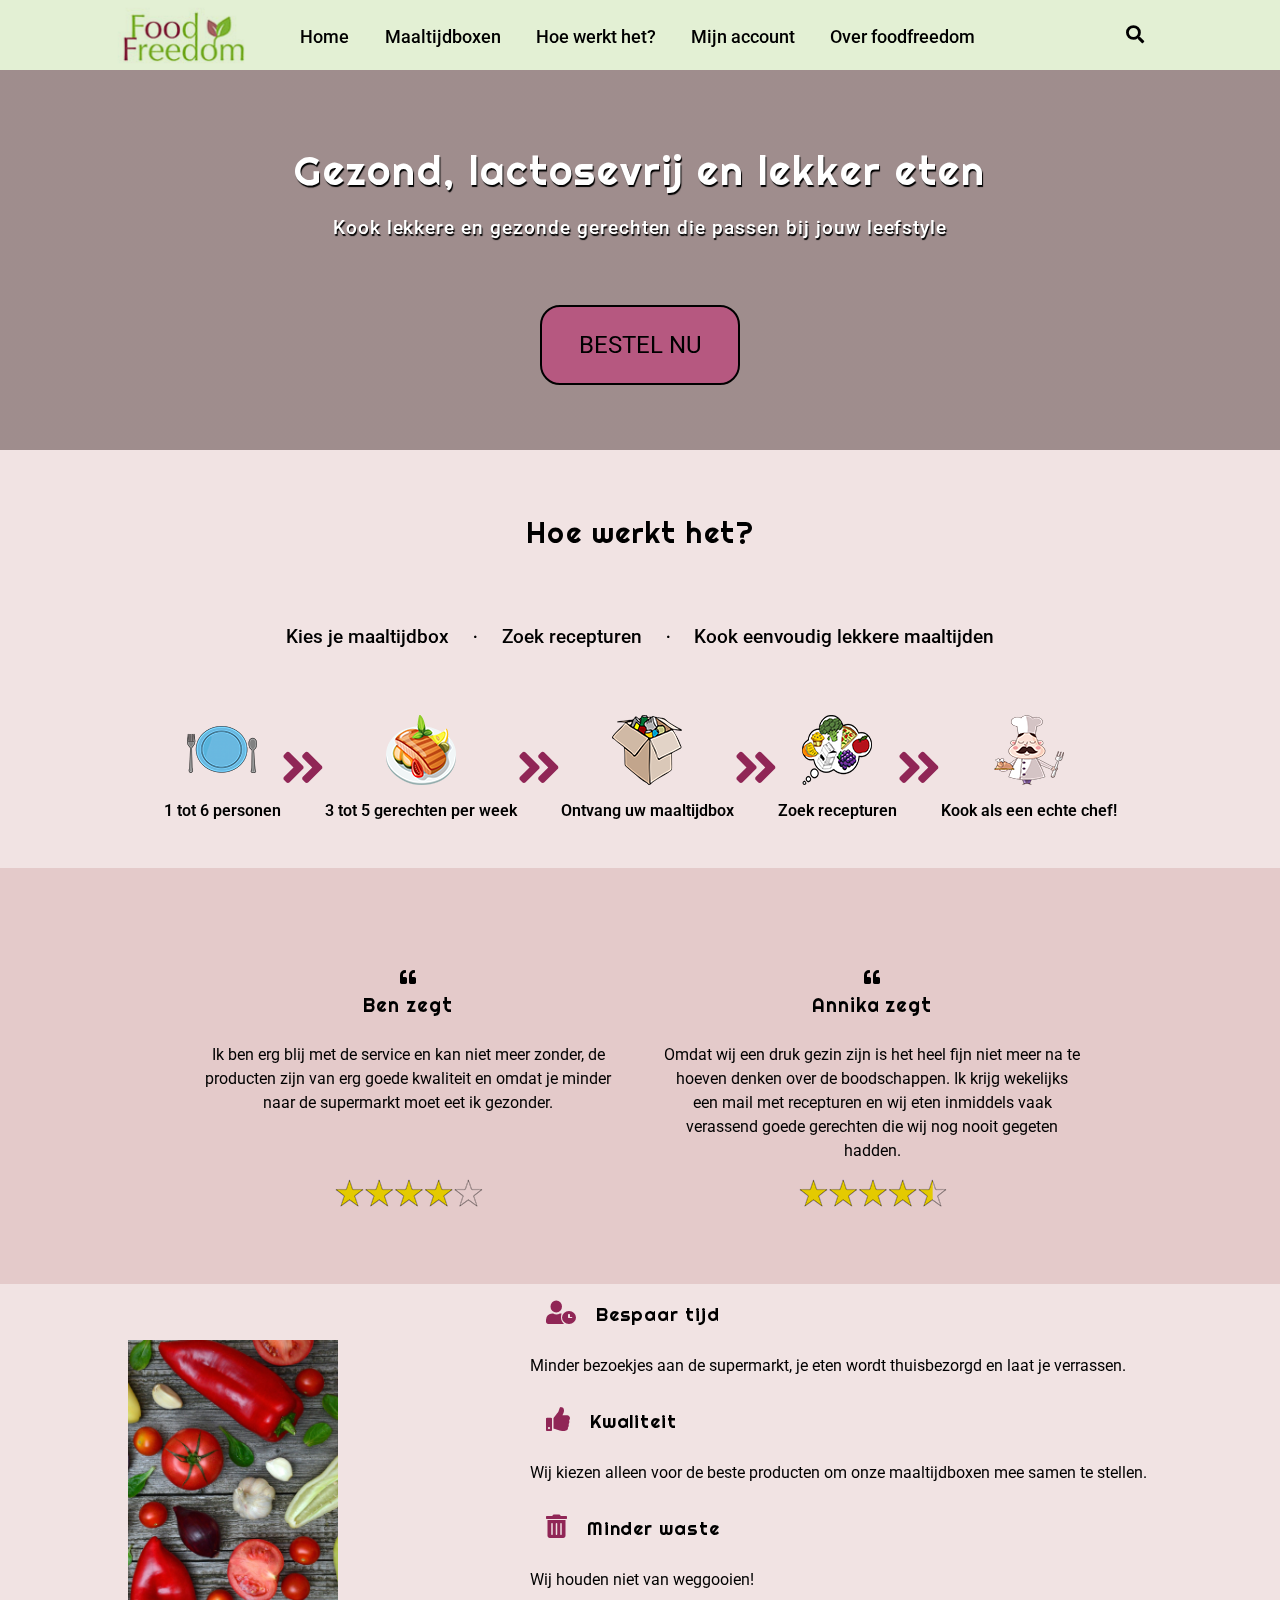
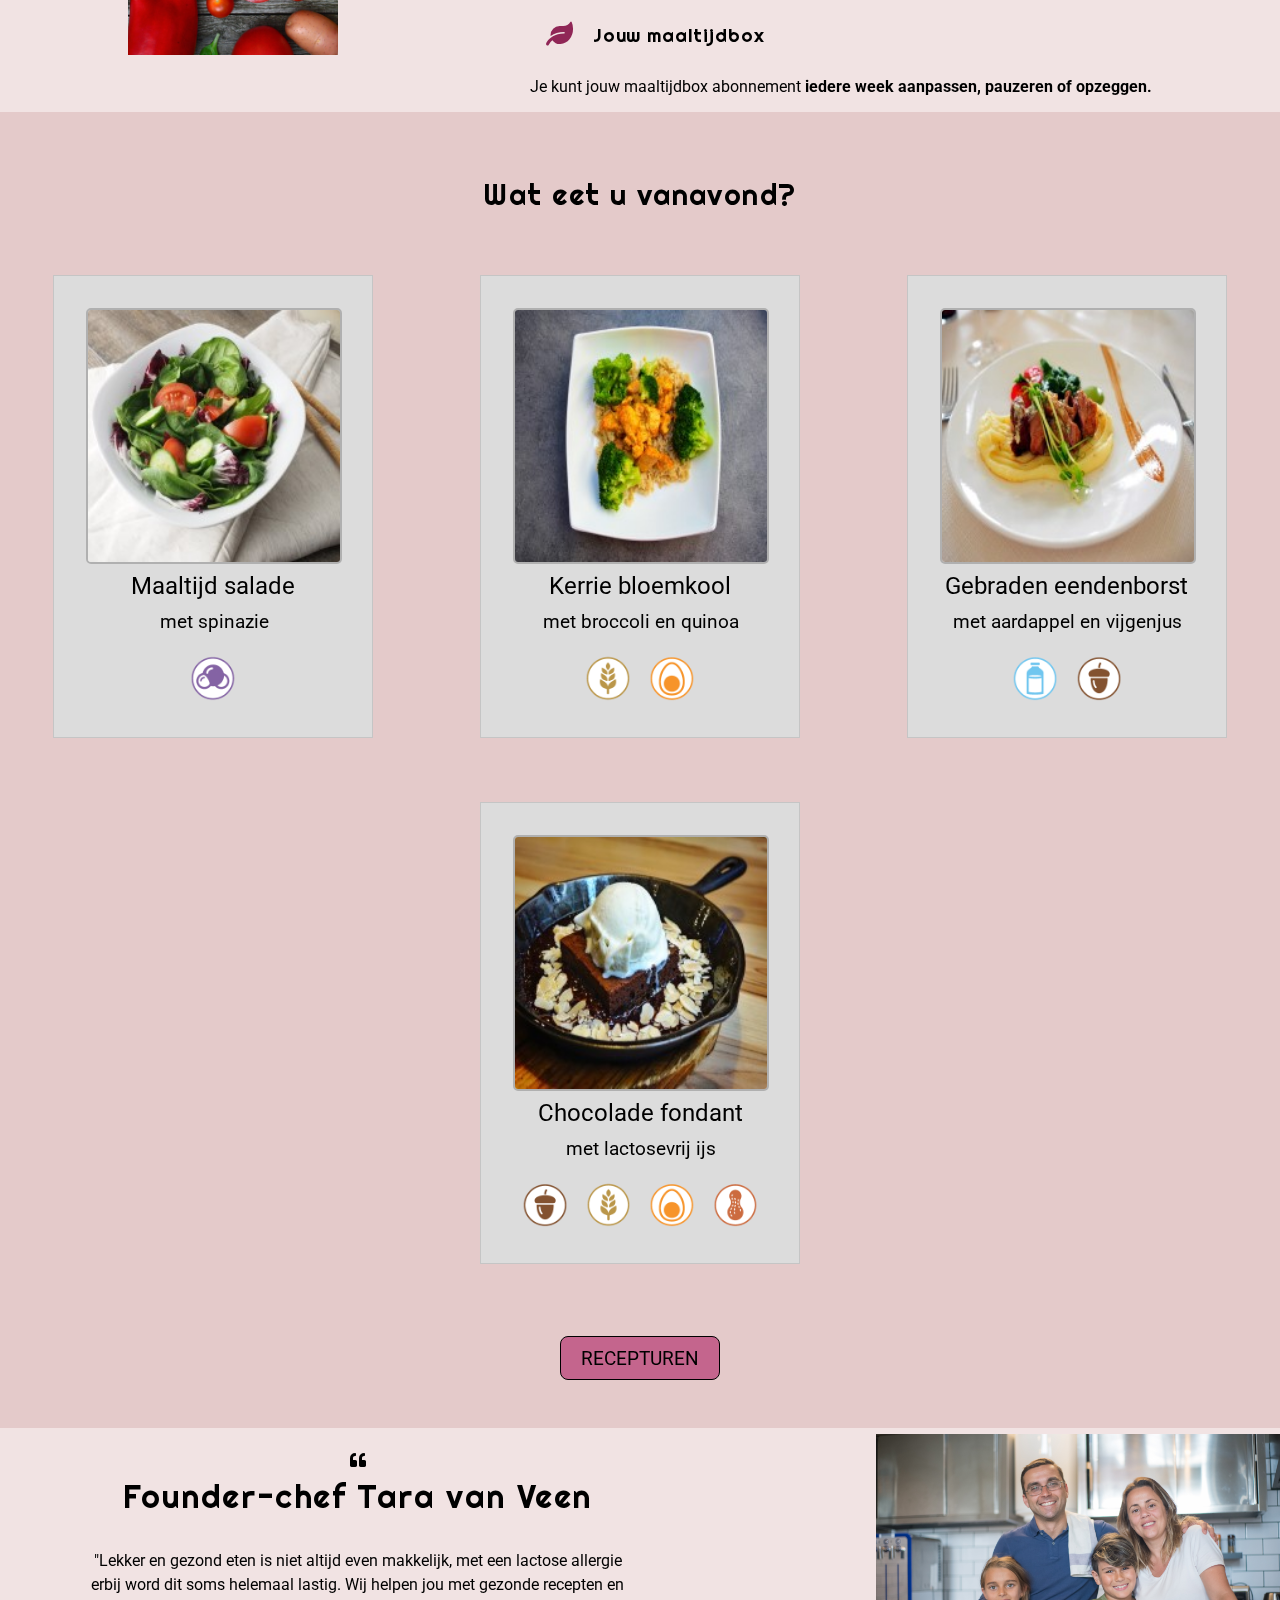
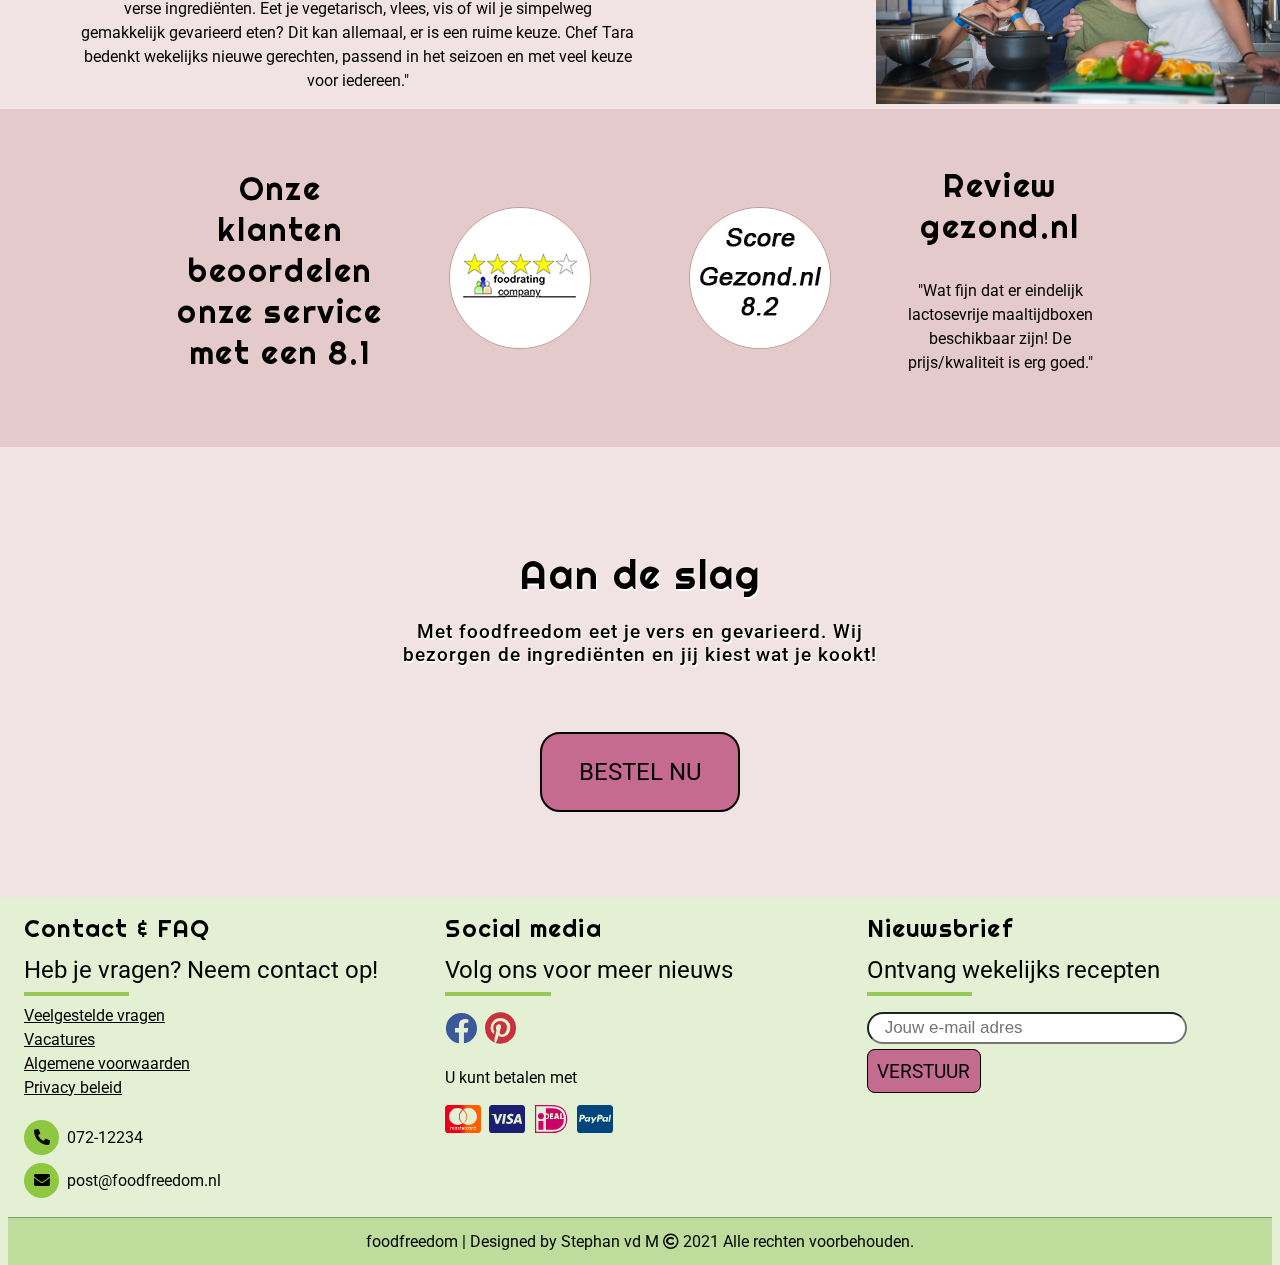
==== commit d4da3683: "Fixes" ====
--- a/index.html
+++ b/index.html
@@ -35,7 +35,7 @@
           </div>
 
           <ul class="links">
-            <li><a href="javascript:void(0)">Home</a></li>
+            <li><a href="/index.html">Home</a></li>
             <li>
               <a href="javascript:void(0)" class="desktop-link">Maaltijdboxen</a>
               <input type="checkbox" id="show-maaltijdboxen">
@@ -75,7 +75,7 @@
               <label for="show-over">Over foodfreedom</label>
               <ul>
                 <li><a href="javascript:void(0)">Over ons</a></li>
-                <li><a href="Over-foodfreedom/recepten.html">Recepten</a></li>
+                <li><a href="over/recepten.html">Recepten</a></li>
                 <li><a href="javascript:void(0)">Reviews</a></li>
               </ul>
             </li>
@@ -228,7 +228,7 @@
             <div class="row-text">met spinazie</div>
             <div class="allergenen-img">
             <span class="tooltip" data-tooltip="Bevat zwaveldioxide">
-            <img src="images/allergenen/zwavel.png" alt="bevat waveldioxide"></span>
+            <img src="images/allergenen/zwavel.png" alt="bevat zwaveldioxide"></span>
           </div>            
           </div>
       </div>
@@ -271,8 +271,8 @@
 
       <div class="content-block">
         <div class="grid-item">
-          <a href="javascript:void(0)"><img class="row-img" src="images/recepten_1.jpg" alt="Lactosevrije brownie"></a>
-            <div class="row-head">Lactosevrije brownie</div>
+          <a href="over/recepten/chocolade-fondant.html"><img class="row-img" src="images/recepten_1.jpg" alt="Lactosevrije brownie"></a>
+            <div class="row-head">Chocolade fondant</div>
             <div class="row-text">met lactosevrij ijs</div>
           <div class="allergenen-img">
             <span class="tooltip" data-tooltip="Bevat sporen van noten">
@@ -285,7 +285,7 @@
             <img src="images/allergenen/ei.png" alt="Bevat ei">
             </span>
             <span class="tooltip" data-tooltip="Bevat sporen van pinda">
-            <img src="images/allergenen/noten.png" alt="Bevat sporen van pinda">
+            <img src="images/allergenen/pindas.png" alt="Bevat sporen van pinda">
             </span>
           </div>
         </div>
@@ -295,7 +295,7 @@
     </div>
 
     <div class="ct-footer">
-      <a href="javascript:void(0)" class="btn-sm action">RECEPTUREN</a>
+      <a href="./over/recepten.html" class="btn-sm action">RECEPTUREN</a>
     </div>
   </section>
 
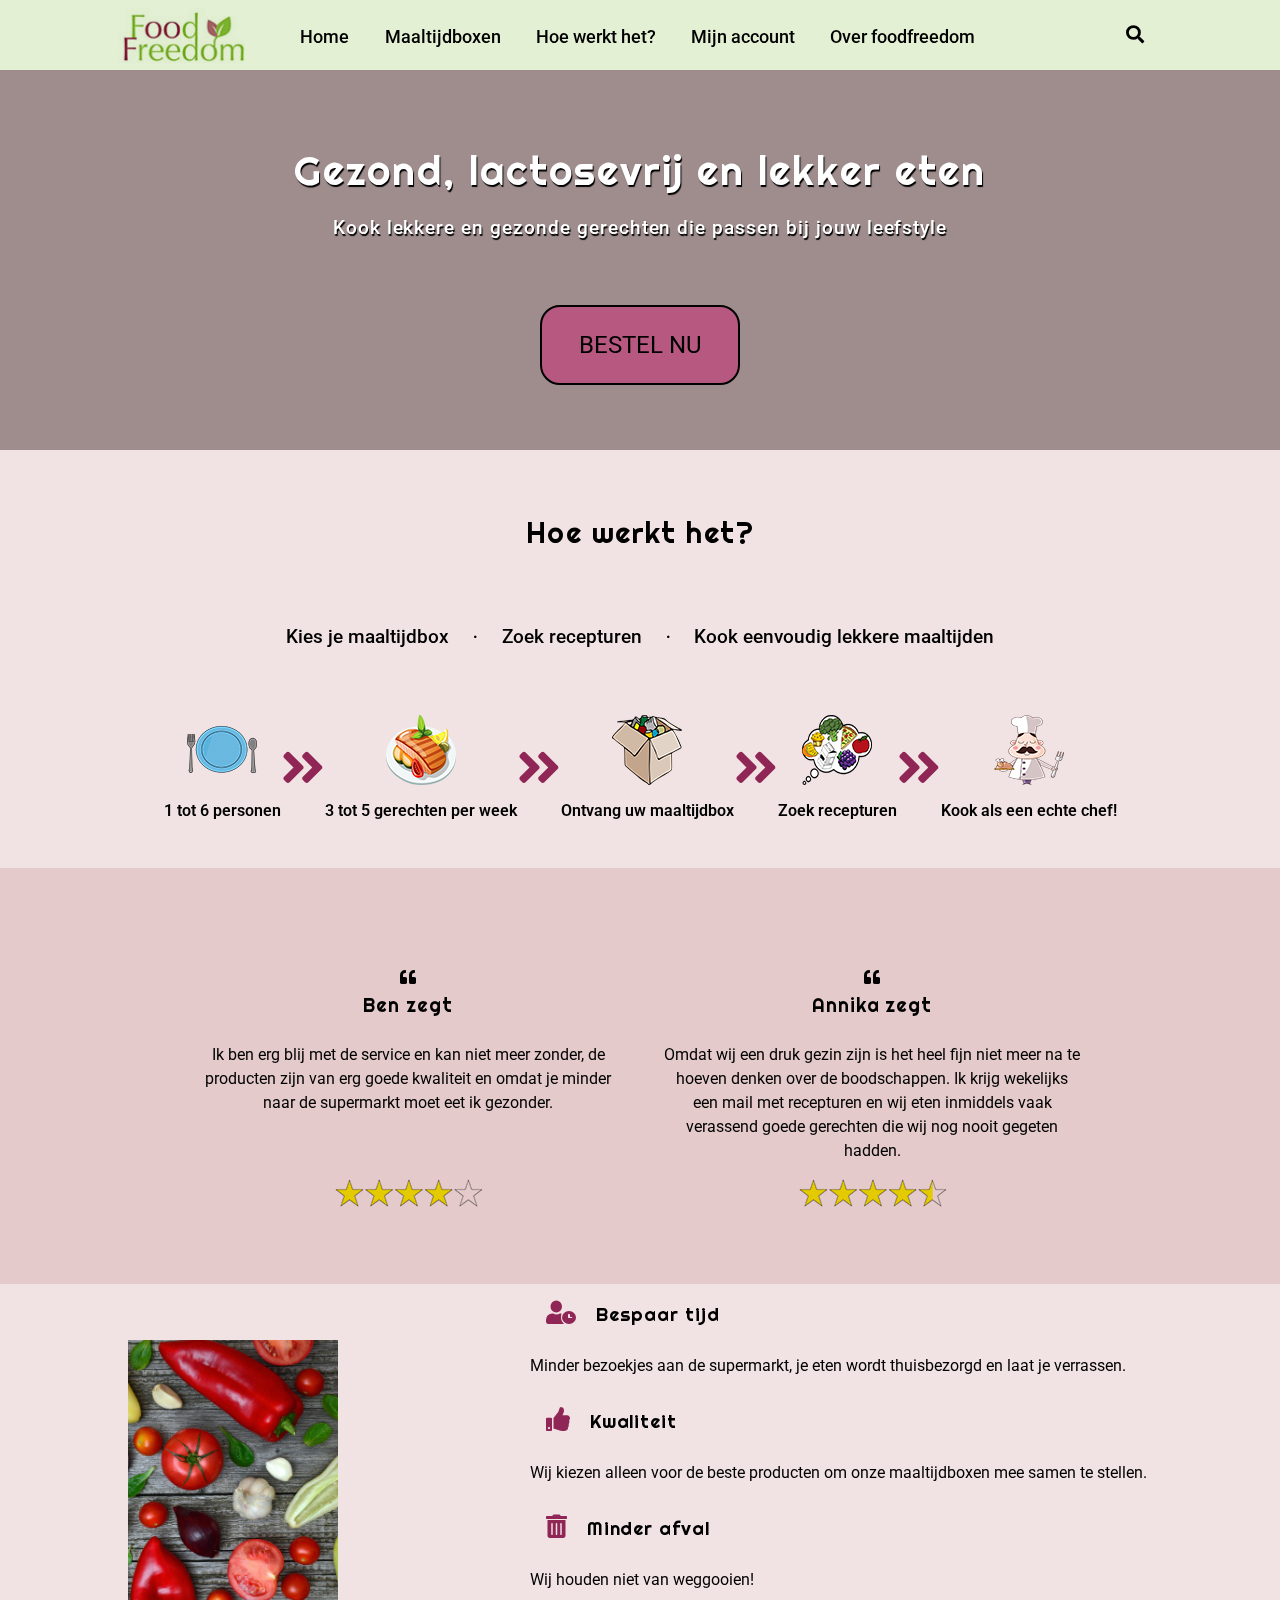
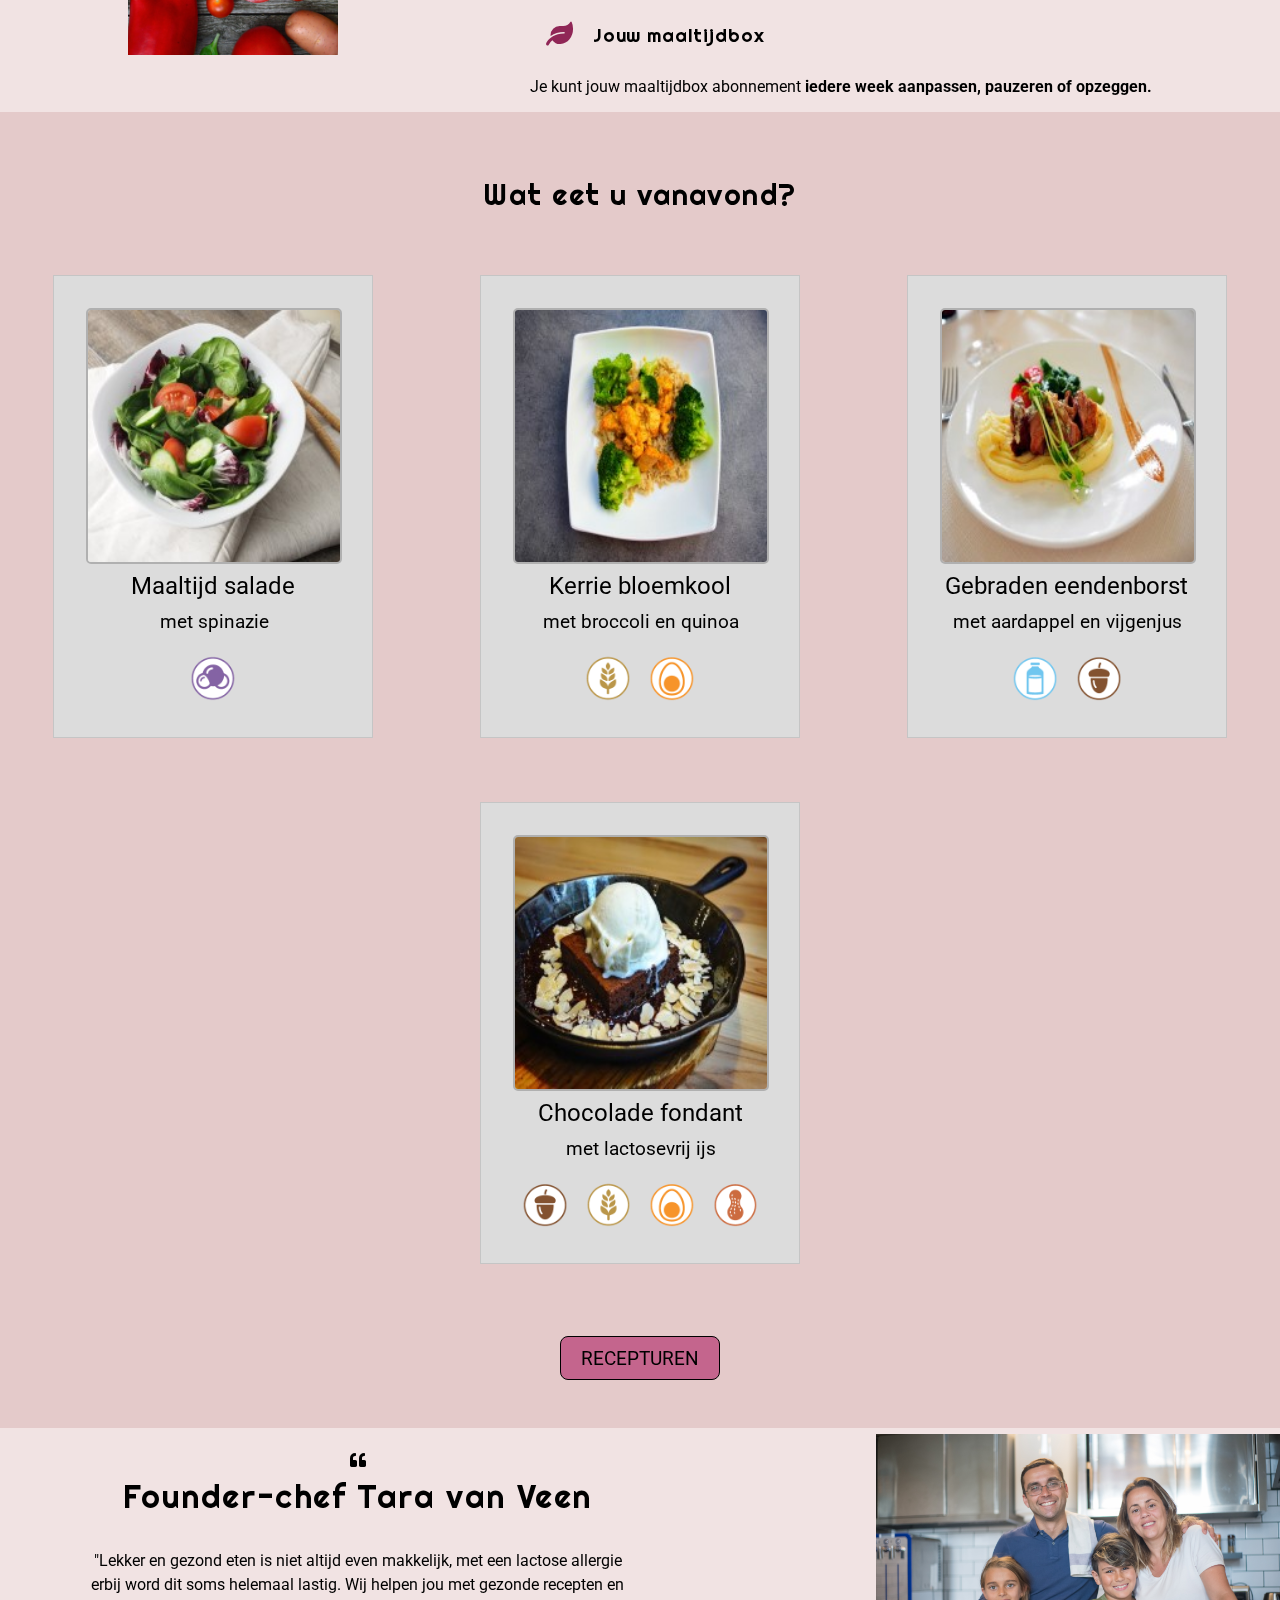
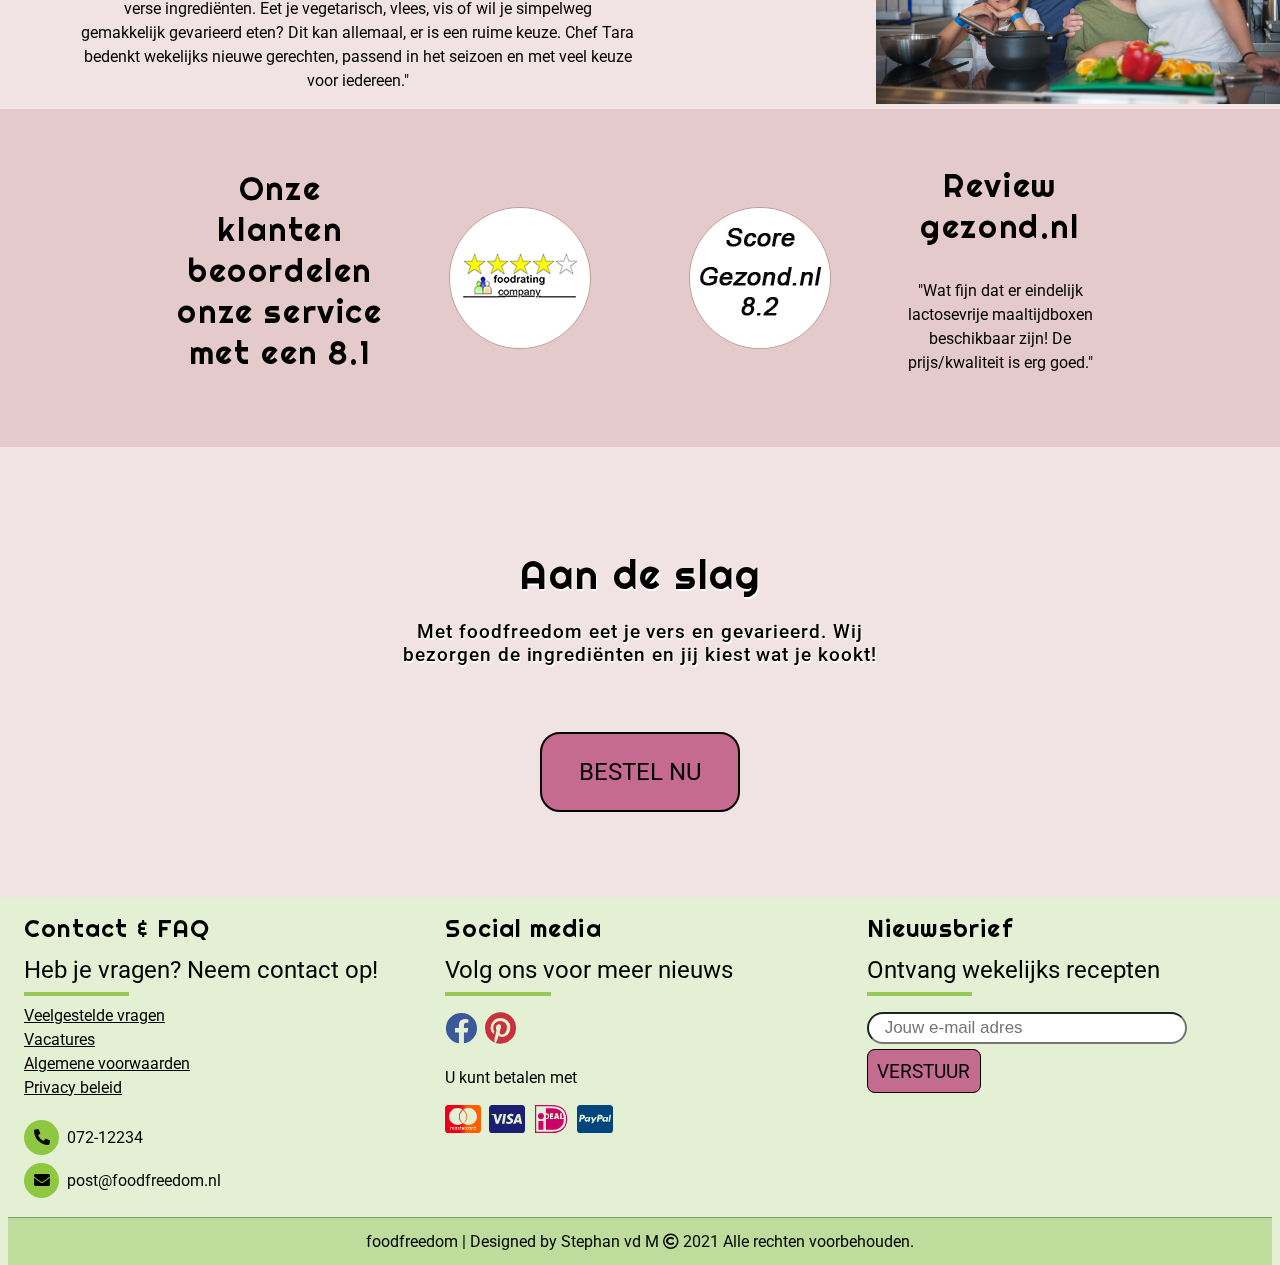
==== commit a2e644b0: "Changes" ====
--- a/index.html
+++ b/index.html
@@ -5,16 +5,15 @@
   <meta charset="utf-8">
   <meta http-equiv="X-UA-Compatible" content="IE=edge">
   <meta name="viewport" content="width=device-width, initial-scale=1.0, user-scalable=1">
-
   <title>lactosevrije maaltijdboxen - foodfreedom</title>
-
   <link href="styles.css" rel="stylesheet" type="text/css">
   <!-- fonts -->
   <link rel="preconnect" href="https://fonts.googleapis.com">
   <link rel="preconnect" href="https://fonts.gstatic.com" crossorigin>
   <link rel="stylesheet"
     href="https://fonts.googleapis.com/css2?family=Righteous&family=Roboto:wght@300;400;500;900&display=swap">
-
+  <!-- js -->
+  <script src="main.js" defer></script>
   <!-- icons -->
   <link rel="stylesheet" href="https://use.fontawesome.com/releases/v5.15.3/css/all.css">
 
@@ -24,7 +23,7 @@
 <body outlines="0">
   <header>
     <!-- nav -->
-    <div class="wrapper-nav">
+    <div class="wrapper-nav autohide">
       <nav>
         <input type="checkbox" id="show-search">
         <input type="checkbox" id="show-menu">
@@ -200,7 +199,7 @@
         </li>
         <li>
           <i class="fas fa-trash-alt"></i>
-          <h3>Minder waste</h3>
+          <h3>Minder afval</h3>
           <p>Wij houden niet van weggooien!</p>
         </li>
         <li>
@@ -222,26 +221,28 @@
     <div class="content">
 
       <div class="content-block">
-        <div class="grid-item">      
-            <a href="javascript:void(0)"><img class="row-img" src="images/recepten_3.jpg" alt="Lactosevrije maaltijd salade"></a>
-            <div class="row-head">Maaltijd salade</div>
-            <div class="row-text">met spinazie</div>
-            <div class="allergenen-img">
+        <div class="grid-item">
+          <a href="javascript:void(0)"><img class="row-img" src="images/recepten_3.jpg"
+              alt="Lactosevrije maaltijd salade"></a>
+          <div class="row-head">Maaltijd salade</div>
+          <div class="row-text">met spinazie</div>
+          <div class="allergenen-img">
             <span class="tooltip" data-tooltip="Bevat zwaveldioxide">
-            <img src="images/allergenen/zwavel.png" alt="bevat zwaveldioxide"></span>
-          </div>            
-          </div>
-      </div>
-        
+              <img src="images/allergenen/zwavel.png" alt="bevat zwaveldioxide"></span>
+          </div>
+        </div>
+      </div>
+
 
 
 
 
       <div class="content-block">
         <div class="grid-item">
-          <a href="javascript:void(0)"><img class="row-img" src="images/recepten_2.jpg" alt="Lactosevrije kerrie bloemkool met quinoa"></a>
-            <div class="row-head">Kerrie bloemkool</div>
-            <div class="row-text">met broccoli en quinoa</div>
+          <a href="javascript:void(0)"><img class="row-img" src="images/recepten_2.jpg"
+              alt="Lactosevrije kerrie bloemkool met quinoa"></a>
+          <div class="row-head">Kerrie bloemkool</div>
+          <div class="row-text">met broccoli en quinoa</div>
           <div class="allergenen-img">
             <span class="tooltip" data-tooltip="Bevat gluten">
               <img src="images/allergenen/gluten.png" alt="Bevat gluten">
@@ -255,9 +256,10 @@
 
       <div class="content-block">
         <div class="grid-item">
-          <a href="javascript:void(0)"><img class="row-img" src="images/recepten_6.jpg" alt="Lactosevrije aardappel puree met eend"></a>
-            <div class="row-head">Gebraden eendenborst</div>
-            <div class="row-text">met aardappel en vijgenjus</div>
+          <a href="javascript:void(0)"><img class="row-img" src="images/recepten_6.jpg"
+              alt="Lactosevrije aardappel puree met eend"></a>
+          <div class="row-head">Gebraden eendenborst</div>
+          <div class="row-text">met aardappel en vijgenjus</div>
           <div class="allergenen-img">
             <span class="tooltip" data-tooltip="Bevat kleine hoeveelheid sporen van melk">
               <img src="images/allergenen/melk.png" alt="Bevat kleine hoeveelheid sporen van melk">
@@ -271,27 +273,28 @@
 
       <div class="content-block">
         <div class="grid-item">
-          <a href="over/recepten/chocolade-fondant.html"><img class="row-img" src="images/recepten_1.jpg" alt="Lactosevrije brownie"></a>
-            <div class="row-head">Chocolade fondant</div>
-            <div class="row-text">met lactosevrij ijs</div>
+          <a href="over/recepten/chocolade-fondant.html"><img class="row-img" src="images/recepten_1.jpg"
+              alt="Lactosevrije brownie"></a>
+          <div class="row-head">Chocolade fondant</div>
+          <div class="row-text">met lactosevrij ijs</div>
           <div class="allergenen-img">
             <span class="tooltip" data-tooltip="Bevat sporen van noten">
               <img src="images/allergenen/noten.png" alt="Bevat sporen van noten">
             </span>
             <span class="tooltip" data-tooltip="Bevat gluten">
-            <img src="images/allergenen/gluten.png" alt="Bevat gluten">
+              <img src="images/allergenen/gluten.png" alt="Bevat gluten">
             </span>
             <span class="tooltip" data-tooltip="Bevat ei">
-            <img src="images/allergenen/ei.png" alt="Bevat ei">
+              <img src="images/allergenen/ei.png" alt="Bevat ei">
             </span>
             <span class="tooltip" data-tooltip="Bevat sporen van pinda">
-            <img src="images/allergenen/pindas.png" alt="Bevat sporen van pinda">
-            </span>
-          </div>
-        </div>
-      </div>
-
-      </div>
+              <img src="images/allergenen/pindas.png" alt="Bevat sporen van pinda">
+            </span>
+          </div>
+        </div>
+      </div>
+
+    </div>
     </div>
 
     <div class="ct-footer">
@@ -377,12 +380,13 @@
             <li><a href="javascript:void(0)">Privacy beleid</a></li>
           </ul>
           <div class="content-block flex-column">
-            
-          <span class="contact-us"><i class="action fas fa-phone-alt"></i><a href="tel:07212234">072-12234</a></span>
-          
-          <span class="contact-us"><i class="action fas fa-envelope"></i><a href="mailto:post@foodfreedom.nl?subject=Ik heb een vraag">post@foodfreedom.nl</a></span>
-
-          </div>          
+
+            <span class="contact-us"><i class="action fas fa-phone-alt"></i><a href="tel:07212234">072-12234</a></span>
+
+            <span class="contact-us"><i class="action fas fa-envelope"></i><a
+                href="mailto:post@foodfreedom.nl?subject=Ik heb een vraag">post@foodfreedom.nl</a></span>
+
+          </div>
         </div>
 
         <div class="content-block center">
@@ -397,10 +401,10 @@
           <div class="content-block flex-column">
             <p class="payment">U kunt betalen met</p>
             <span class="payment-icons">
-            <i class="fab fa-cc-mastercard"></i>
-            <i class="fab fa-cc-visa"></i>
-            <i class="fab fa-ideal"></i>
-            <i class="fab fa-cc-paypal"></i></span>
+              <i class="fab fa-cc-mastercard"></i>
+              <i class="fab fa-cc-visa"></i>
+              <i class="fab fa-ideal"></i>
+              <i class="fab fa-cc-paypal"></i></span>
           </div>
         </div>
 
@@ -413,14 +417,16 @@
             <div class="email-input"><input type="email" placeholder="Jouw e-mail adres" required></div>
 
             <div class="verstuur">
-            <a href="javascript:void(0)" class="btn-sm action">VERSTUUR</a>
+              <a href="javascript:void(0)" class="btn-sm action">VERSTUUR</a>
             </div>
           </div>
         </div>
       </div>
 
       <div class="content copyright">
-      <div class="ct-footer credits"><p>foodfreedom | Designed by Stephan vd M <i class="far fa-copyright"></i> 2021 Alle rechten voorbehouden.</p></div>
+        <div class="ct-footer credits">
+          <p>foodfreedom | Designed by Stephan vd M <i class="far fa-copyright"></i> 2021 Alle rechten voorbehouden.</p>
+        </div>
       </div>
     </div>
   </footer>
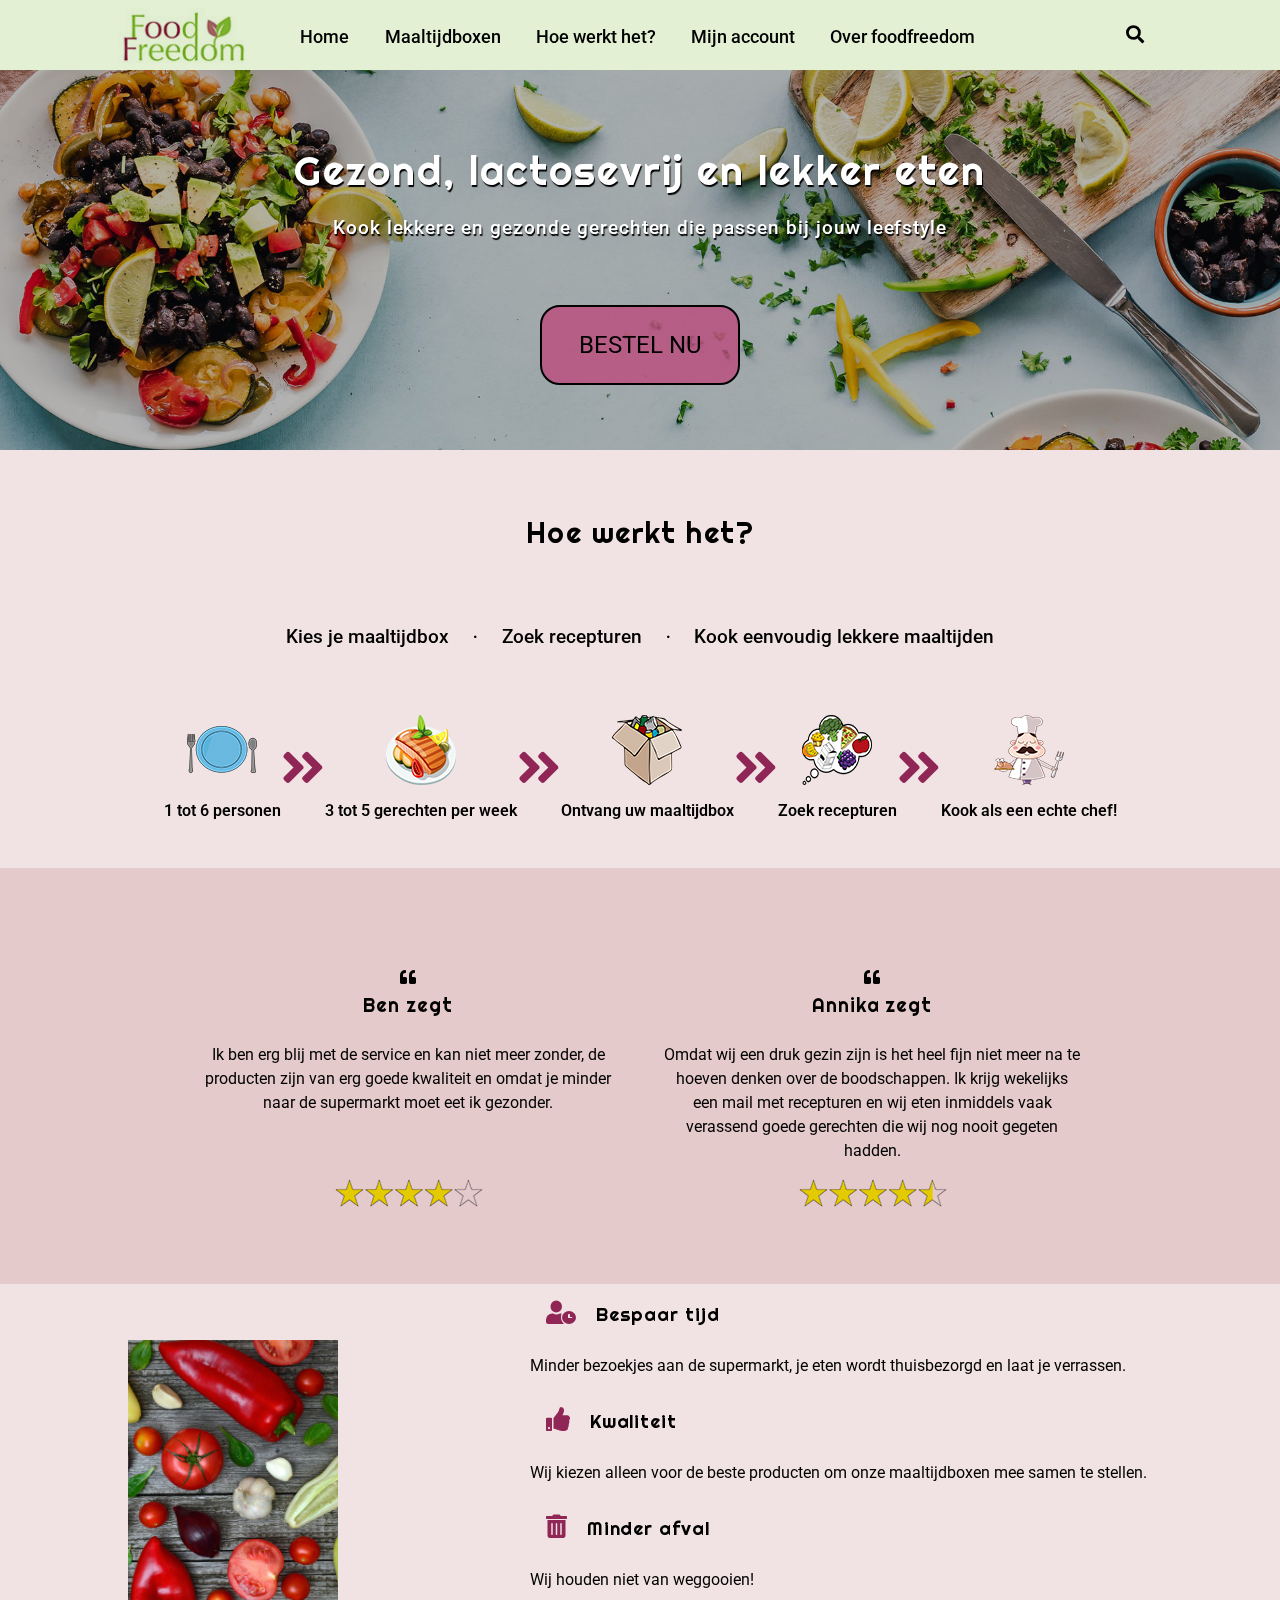
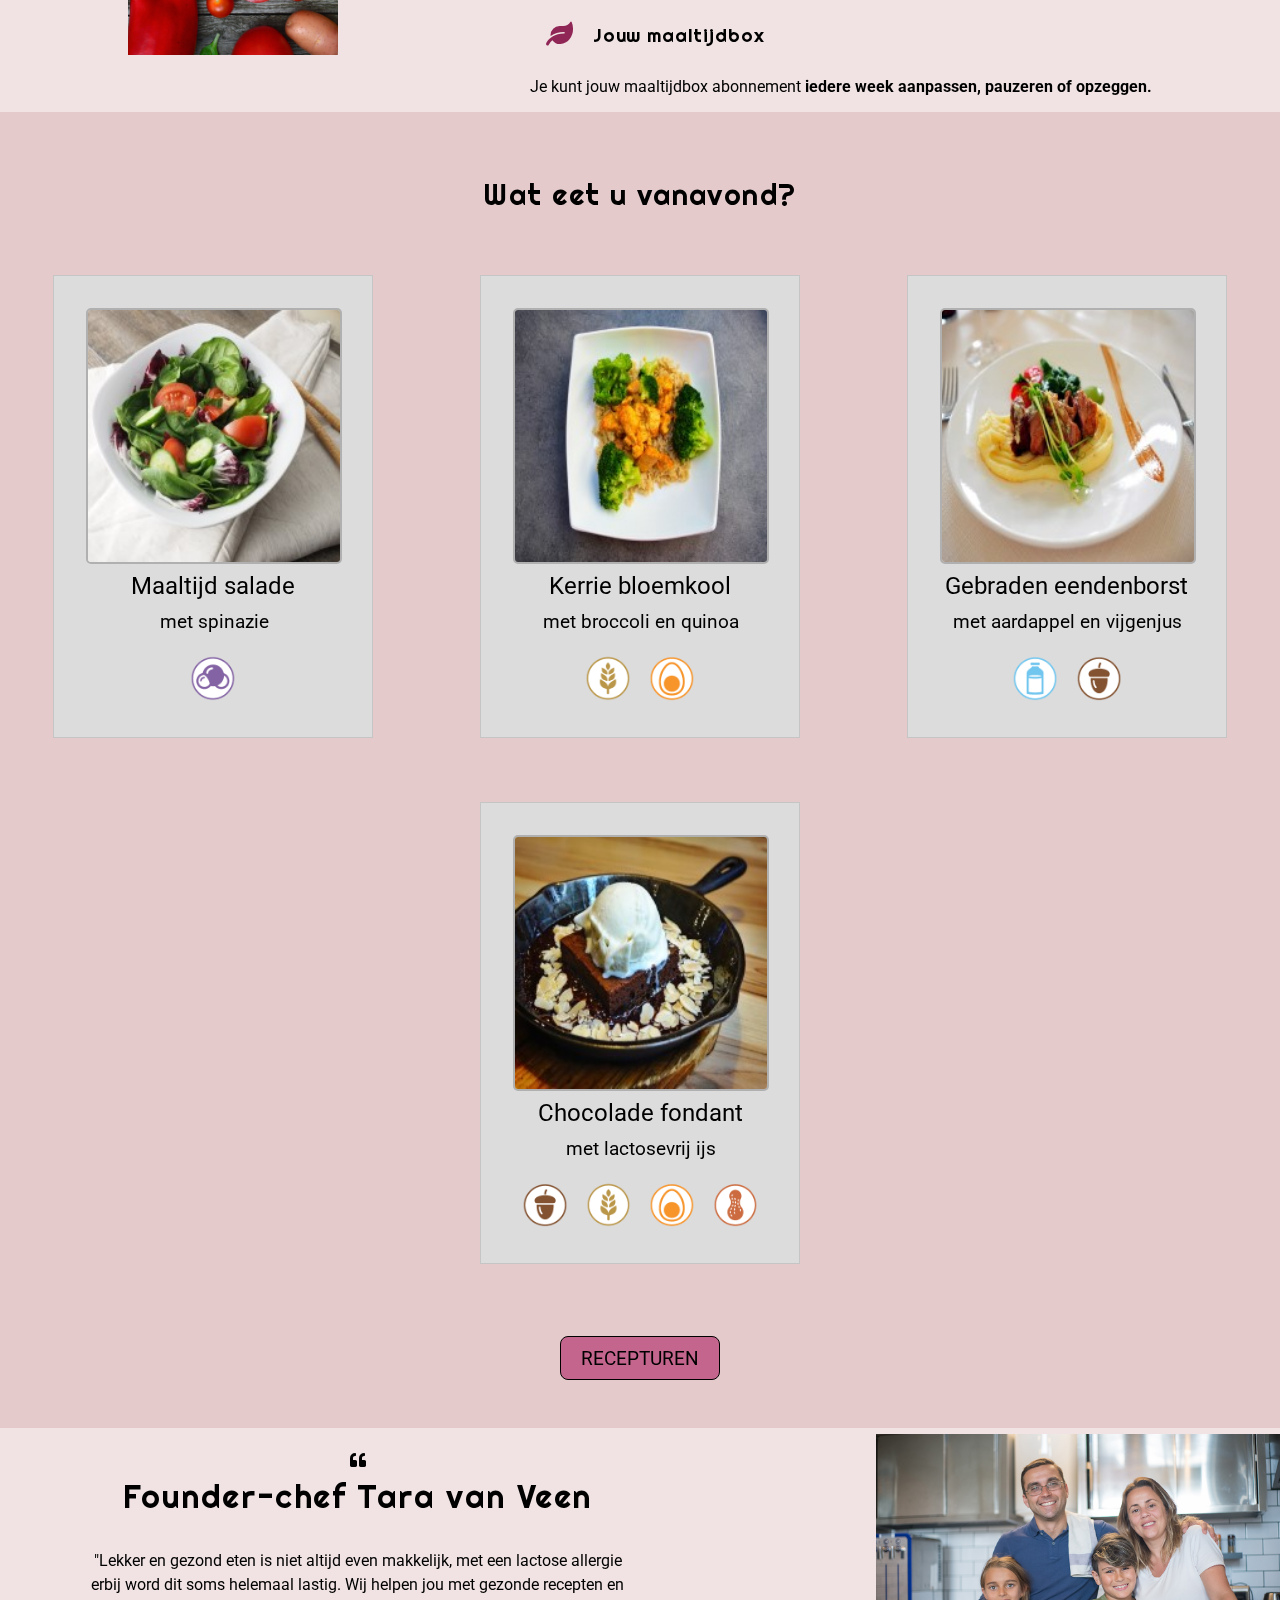
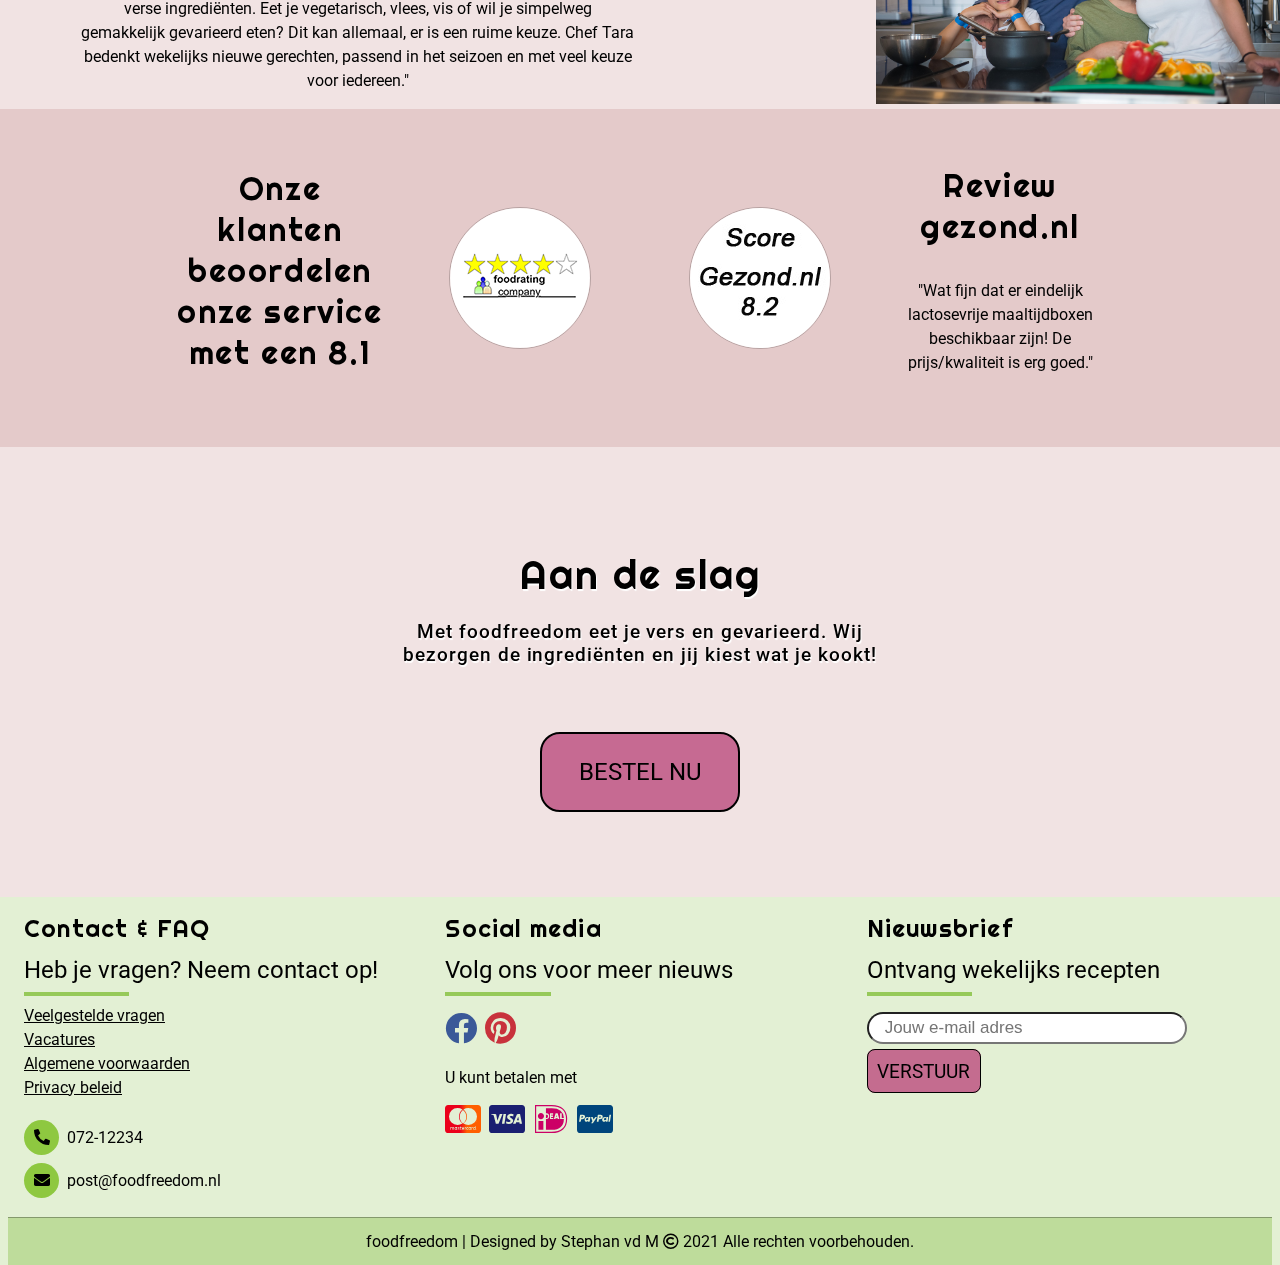
==== commit 93a32ae0: "Add files via upload" ====
--- a/index.html
+++ b/index.html
@@ -295,7 +295,6 @@
       </div>
 
     </div>
-    </div>
 
     <div class="ct-footer">
       <a href="./over/recepten.html" class="btn-sm action">RECEPTUREN</a>
@@ -433,4 +432,4 @@
 
 </body>
 
-</html>
+</html>--- a/styles.css
+++ b/styles.css
@@ -66,6 +66,10 @@
       /*******************/
       /* algemene regels */
       /*******************/
+      .scrolled-down{
+        transform:translateY(-100%); transition: all 0.3s ease-in-out; }
+      .scrolled-up{
+        transform:translateY(0); transition: all 0.3s ease-in-out; }
       [class^="container"],
       [class^="content"],
       .ct-header,
@@ -204,8 +208,9 @@
         height: 4.375rem;
         align-items: center;
         justify-content: space-between;
-      }
-  
+        transition: top 0.3s
+      }
+      
       nav .nav-content {
         display: flex;
         align-items: center;
@@ -765,6 +770,7 @@
       .fa-pinterest {color: #C8323C;}
       .fa-cc-mastercard {
         background: -webkit-linear-gradient(180deg, #FF5F00 50%, #EB001B 66%);
+        background-clip: text;
         -webkit-background-clip: text;
         -webkit-text-fill-color: transparent;}
       .fa-cc-visa {color: #1a1f71;}
